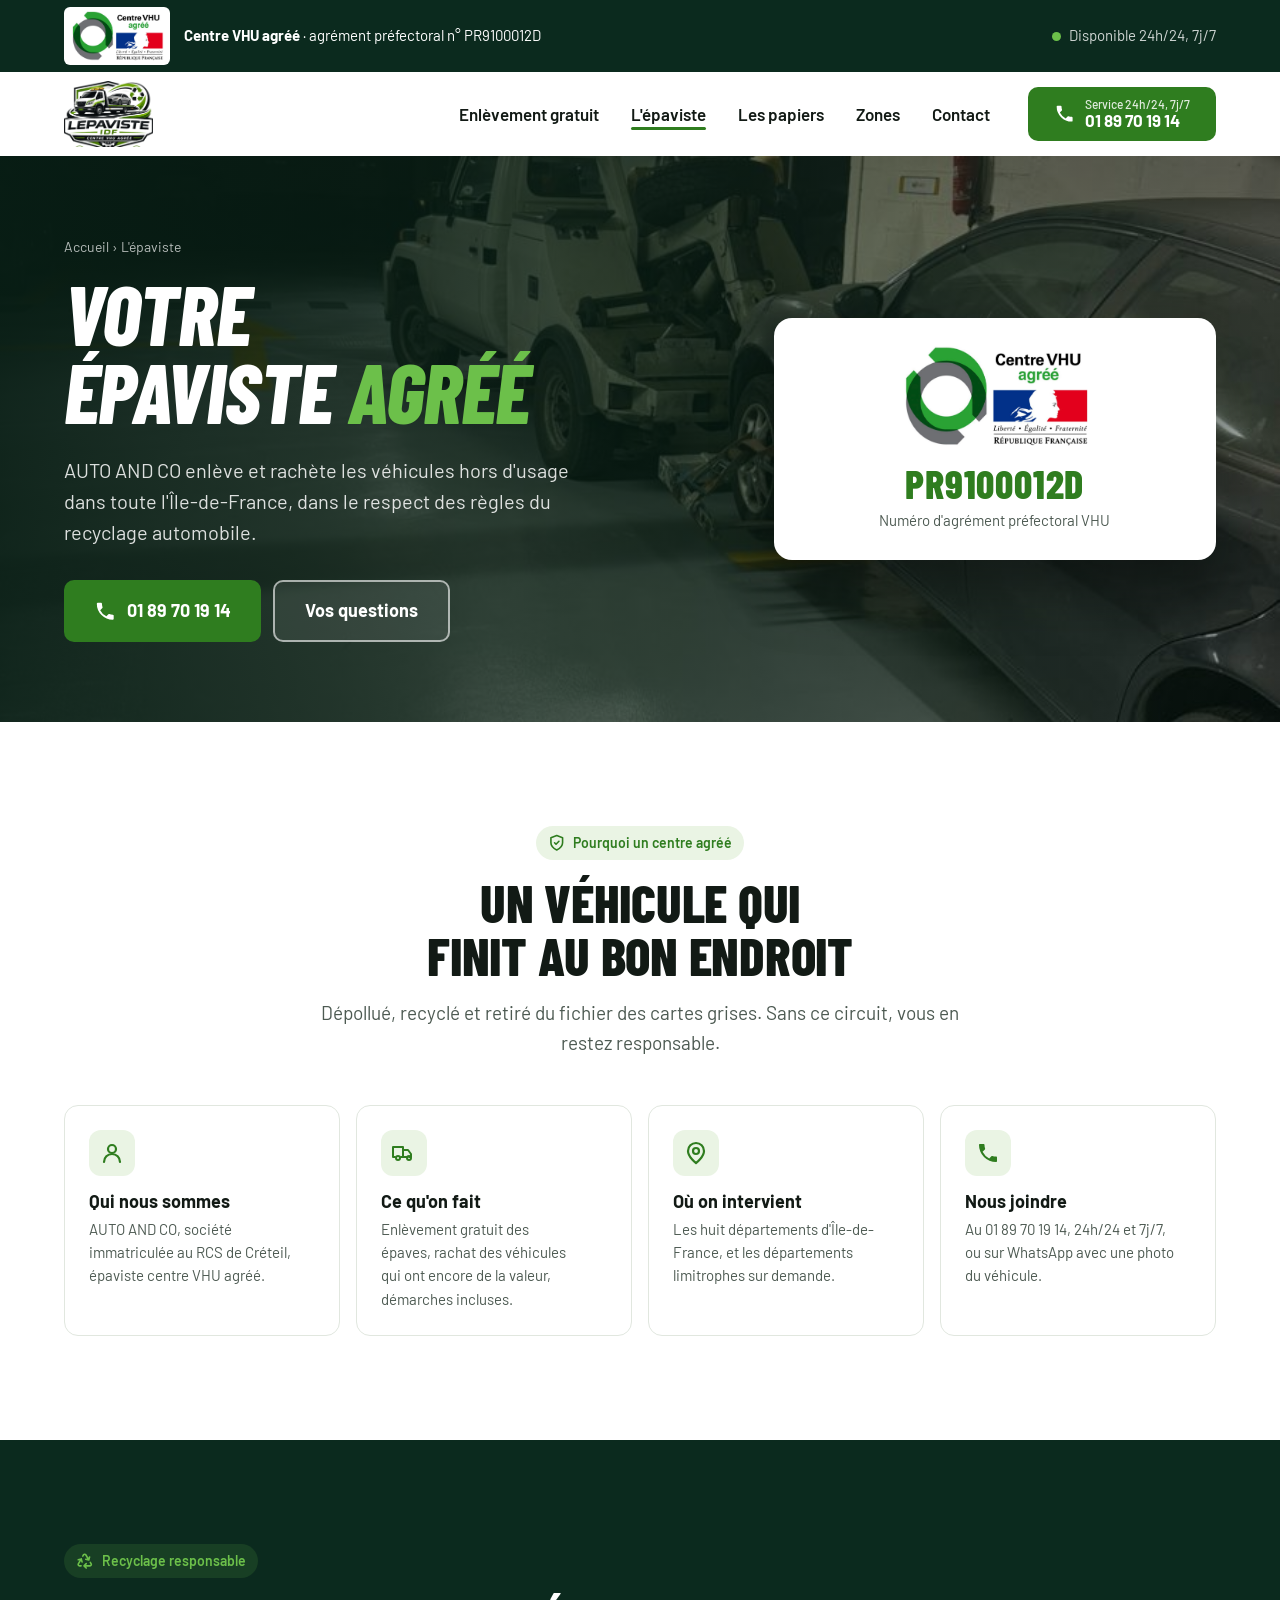
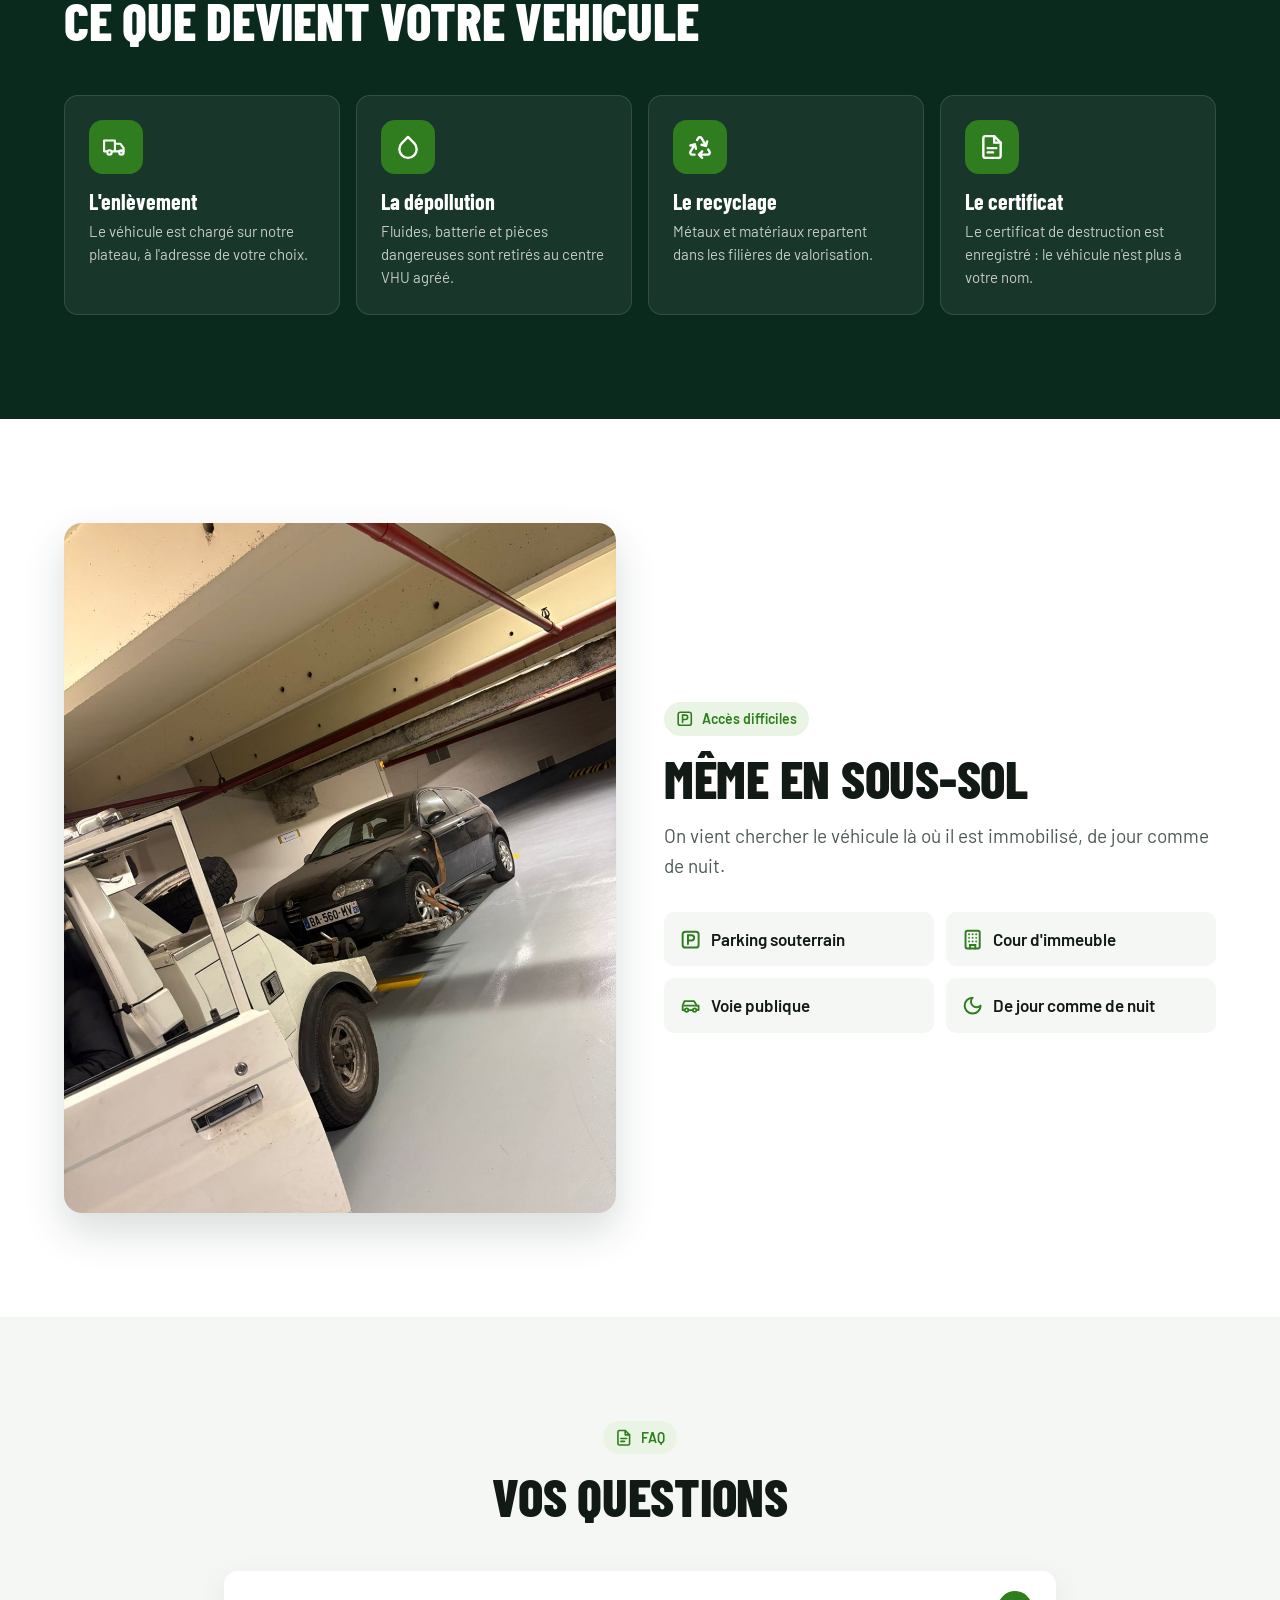
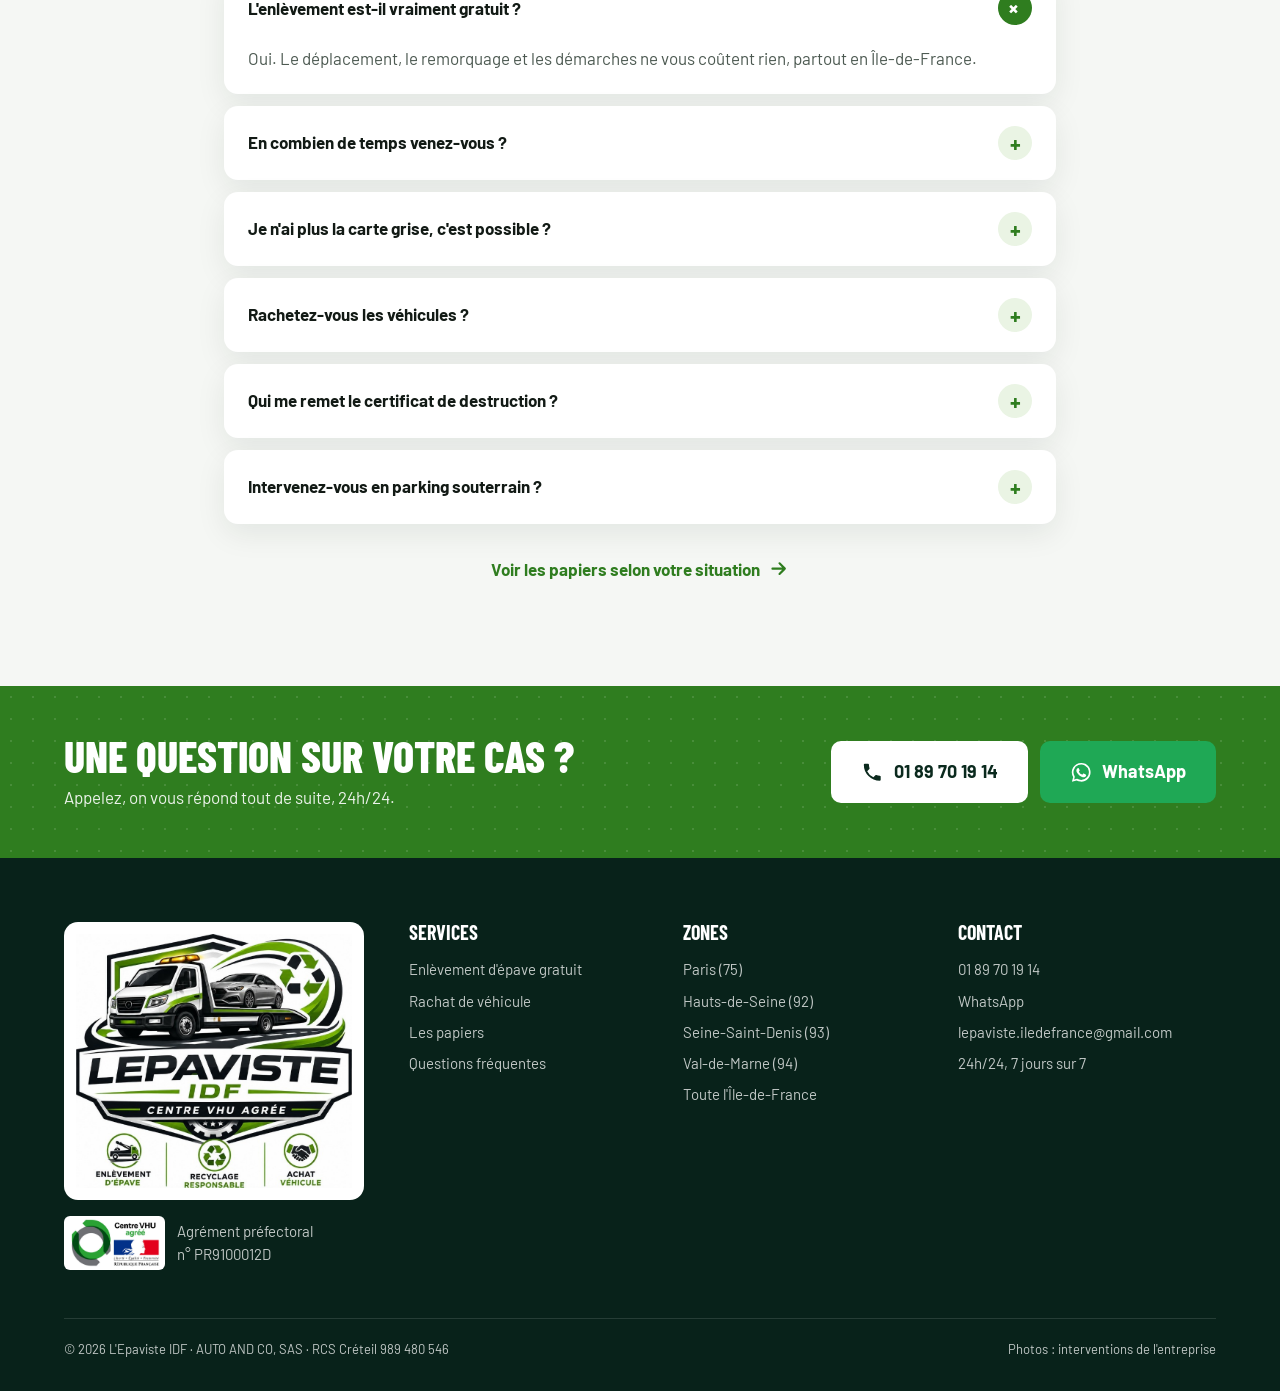
==== epaviste.html @ c9925f77 "Nouveau numéro WhatsApp Co-Authored-By: Claude Opus 5.5 <noreply@anthropic.com> Claude-Session: http" ====
<!DOCTYPE html>
<html lang="fr">
<head>
  <meta charset="UTF-8">
  <meta name="viewport" content="width=device-width, initial-scale=1.0">
  <title>L'épaviste : centre VHU agréé en Île-de-France | L'Epaviste IDF</title>
  <meta name="description" content="AUTO AND CO, épaviste centre VHU agréé n° PR9100012D en Île-de-France : enlèvement, dépollution, certificat de destruction, accès difficiles.">
  <meta property="og:title" content="L'épaviste : centre VHU agréé en Île-de-France | L'Epaviste IDF">
  <meta property="og:description" content="AUTO AND CO, épaviste centre VHU agréé n° PR9100012D en Île-de-France : enlèvement, dépollution, certificat de destruction, accès difficiles.">
  <meta property="og:image" content="images/hero.jpg">
  <meta name="theme-color" content="#0b2a1e">
  <link rel="icon" href="images/favicon.png" type="image/png">
  <link rel="preconnect" href="https://fonts.googleapis.com">
  <link rel="preconnect" href="https://fonts.gstatic.com" crossorigin>
  <link href="https://fonts.googleapis.com/css2?family=Barlow+Condensed:ital,wght@0,700;0,800;1,800&family=Barlow:wght@400;500;600;700&display=swap" rel="stylesheet">
  <link rel="preload" as="image" href="images/parking-2.jpg">
  <link rel="stylesheet" href="styles.css">
  <!-- SUIVI ADS : coller ici le Google Tag (gtag.js / GTM) et le Meta Pixel.
       Les clics Appeler / WhatsApp / formulaires envoient déjà leurs événements (main.js). -->
</head>
<body>
  <a href="#contenu" class="skip-link">Aller au contenu</a>
  <svg width="0" height="0" style="position:absolute" aria-hidden="true">
  <symbol id="i-phone" viewBox="0 0 24 24" fill="currentColor"><path d="M6.6 10.8a15.1 15.1 0 0 0 6.6 6.6l2.2-2.2c.3-.3.7-.4 1-.2 1.1.4 2.3.6 3.6.6.6 0 1 .4 1 1V20c0 .6-.4 1-1 1A17 17 0 0 1 3 4c0-.6.4-1 1-1h3.5c.6 0 1 .4 1 1 0 1.3.2 2.5.6 3.6.1.3 0 .7-.2 1z"/></symbol>
  <symbol id="i-wa" viewBox="0 0 24 24" fill="currentColor"><path d="M12 2a10 10 0 0 0-8.6 15.1L2 22l5-1.3A10 10 0 1 0 12 2zm0 18.2c-1.5 0-3-.4-4.3-1.2l-.3-.2-3 .8.8-2.9-.2-.3A8.2 8.2 0 1 1 12 20.2zm4.5-6.1c-.2-.1-1.5-.7-1.7-.8-.2-.1-.4-.1-.6.1l-.8 1c-.1.2-.3.2-.5.1a6.7 6.7 0 0 1-3.3-2.9c-.3-.4.2-.4.7-1.4.1-.2 0-.3 0-.4l-.8-1.8c-.2-.5-.4-.4-.6-.4h-.5c-.2 0-.5.1-.7.3-.2.3-.9.9-.9 2.2s.9 2.5 1 2.7c.1.2 1.8 2.8 4.4 3.9 1.6.7 2.3.8 3.1.6.5-.1 1.5-.6 1.7-1.2.2-.6.2-1.1.2-1.2-.1-.1-.3-.2-.5-.3z"/></symbol>
  <symbol id="i-check" viewBox="0 0 24 24" fill="none" stroke="currentColor" stroke-width="2.6" stroke-linecap="round" stroke-linejoin="round"><circle cx="12" cy="12" r="10"/><path d="m8 12.5 2.8 2.8L16.5 9"/></symbol>
  <symbol id="i-star" viewBox="0 0 24 24" fill="currentColor"><path d="m12 2 3.1 6.3 6.9 1-5 4.9 1.2 6.8L12 17.8 5.8 21l1.2-6.8-5-4.9 6.9-1z"/></symbol>
  <symbol id="i-euro" viewBox="0 0 24 24" fill="none" stroke="currentColor" stroke-width="2.2" stroke-linecap="round" stroke-linejoin="round"><path d="M18 6.5A7 7 0 1 0 18 17.5"/><path d="M4 10h10M4 14h10"/></symbol>
  <symbol id="i-shield" viewBox="0 0 24 24" fill="none" stroke="currentColor" stroke-width="2.2" stroke-linecap="round" stroke-linejoin="round"><path d="M12 22s8-4 8-10V5l-8-3-8 3v7c0 6 8 10 8 10z"/><path d="m9 12 2 2 4-4"/></symbol>
  <symbol id="i-clock" viewBox="0 0 24 24" fill="none" stroke="currentColor" stroke-width="2.2" stroke-linecap="round"><circle cx="12" cy="12" r="10"/><path d="M12 6v6l4 2"/></symbol>
  <symbol id="i-hand" viewBox="0 0 24 24" fill="none" stroke="currentColor" stroke-width="2" stroke-linecap="round" stroke-linejoin="round"><path d="m11 17 2 2a1 1 0 1 0 3-3"/><path d="m14 14 2.5 2.5a1 1 0 1 0 3-3l-3.9-3.9a3 3 0 0 0-4.2 0l-.9.9a1 1 0 1 1-3-3l2.8-2.8a5.8 5.8 0 0 1 7.1-.9l.5.3a2 2 0 0 0 1.4.2L21 4"/><path d="m21 3 1 11h-2M3 3 2 14l6.5 6.5a1 1 0 1 0 3-3M3 4h8"/></symbol>
  <symbol id="i-car" viewBox="0 0 24 24" fill="none" stroke="currentColor" stroke-width="2" stroke-linecap="round" stroke-linejoin="round"><path d="M5 17H3v-5l2-5h11l3 5h2v5h-2"/><circle cx="7.5" cy="17" r="2"/><circle cx="16.5" cy="17" r="2"/><path d="M9.5 17h5M5 12h14"/></symbol>
  <symbol id="i-van" viewBox="0 0 24 24" fill="none" stroke="currentColor" stroke-width="2" stroke-linecap="round" stroke-linejoin="round"><path d="M2 6h12v11H2zM14 9h4l4 4v4h-8"/><circle cx="6" cy="17.5" r="2"/><circle cx="17.5" cy="17.5" r="2"/></symbol>
  <symbol id="i-moto" viewBox="0 0 24 24" fill="none" stroke="currentColor" stroke-width="2" stroke-linecap="round" stroke-linejoin="round"><circle cx="5" cy="16" r="3"/><circle cx="19" cy="16" r="3"/><path d="M7.5 14 11 9h4l2.5 5M11 9 9 6H6M15 9l2-3h2"/></symbol>
  <symbol id="i-crash" viewBox="0 0 24 24" fill="none" stroke="currentColor" stroke-width="2.2" stroke-linecap="round" stroke-linejoin="round"><path d="M10.3 3.9 1.8 18a2 2 0 0 0 1.7 3h17a2 2 0 0 0 1.7-3L13.7 3.9a2 2 0 0 0-3.4 0zM12 9v4M12 17h.01"/></symbol>
  <symbol id="i-wrench" viewBox="0 0 24 24" fill="none" stroke="currentColor" stroke-width="2.2" stroke-linecap="round" stroke-linejoin="round"><path d="M14.7 6.3a1 1 0 0 0 0 1.4l1.6 1.6a1 1 0 0 0 1.4 0l3.8-3.8a6 6 0 0 1-7.9 7.9l-6.9 6.9a2.1 2.1 0 0 1-3-3l6.9-6.9a6 6 0 0 1 7.9-7.9z"/></symbol>
  <symbol id="i-doc" viewBox="0 0 24 24" fill="none" stroke="currentColor" stroke-width="2.2" stroke-linecap="round" stroke-linejoin="round"><path d="M14 2H6a2 2 0 0 0-2 2v16a2 2 0 0 0 2 2h12a2 2 0 0 0 2-2V8z"/><path d="M14 2v6h6M8 13h8M8 17h5"/></symbol>
  <symbol id="i-lock" viewBox="0 0 24 24" fill="none" stroke="currentColor" stroke-width="2.2" stroke-linecap="round"><rect x="4" y="11" width="16" height="10" rx="2"/><path d="M8 11V7a4 4 0 0 1 8 0v4"/></symbol>
  <symbol id="i-user" viewBox="0 0 24 24" fill="none" stroke="currentColor" stroke-width="2.2" stroke-linecap="round"><circle cx="12" cy="8" r="4"/><path d="M4 21a8 8 0 0 1 16 0"/></symbol>
  <symbol id="i-pin" viewBox="0 0 24 24" fill="none" stroke="currentColor" stroke-width="2.2" stroke-linecap="round" stroke-linejoin="round"><path d="M20 10c0 6-8 12-8 12S4 16 4 10a8 8 0 0 1 16 0z"/><circle cx="12" cy="10" r="3"/></symbol>
  <symbol id="i-mail" viewBox="0 0 24 24" fill="none" stroke="currentColor" stroke-width="2.2" stroke-linecap="round" stroke-linejoin="round"><rect x="2" y="4" width="20" height="16" rx="2"/><path d="m22 7-10 6L2 7"/></symbol>
  <symbol id="i-recycle" viewBox="0 0 24 24" fill="none" stroke="currentColor" stroke-width="2.2" stroke-linecap="round" stroke-linejoin="round"><path d="M7 19H4.8a1.8 1.8 0 0 1-1.6-2.7L7.2 9.5M11 19h8.2a1.8 1.8 0 0 0 1.6-2.7l-1.2-2M14 16l-3 3 3 3M8.3 13.6 7.2 9.5 3.1 10.6M9.3 5.6l1.1-1.8a1.8 1.8 0 0 1 3 0l3.9 6.7M13.4 9.9l4.1 1.1 1.1-4.1"/></symbol>
  <symbol id="i-drop" viewBox="0 0 24 24" fill="none" stroke="currentColor" stroke-width="2.2" stroke-linecap="round" stroke-linejoin="round"><path d="M12 2.7 6.3 8.4a8 8 0 1 0 11.4 0z"/></symbol>
  <symbol id="i-truck" viewBox="0 0 24 24" fill="none" stroke="currentColor" stroke-width="2" stroke-linecap="round" stroke-linejoin="round"><path d="M1 16V6h10v10M11 9h5l3 4v3h-2M1 16h2m6 0h6"/><circle cx="6" cy="17" r="2"/><circle cx="17" cy="17" r="2"/></symbol>
  <symbol id="i-building" viewBox="0 0 24 24" fill="none" stroke="currentColor" stroke-width="2.2" stroke-linecap="round"><rect x="4" y="2" width="16" height="20" rx="2"/><path d="M9 22v-4h6v4M8 6h.01M12 6h.01M16 6h.01M8 10h.01M12 10h.01M16 10h.01M8 14h.01M12 14h.01M16 14h.01"/></symbol>
  <symbol id="i-parking" viewBox="0 0 24 24" fill="none" stroke="currentColor" stroke-width="2.2" stroke-linecap="round"><rect x="3" y="3" width="18" height="18" rx="3"/><path d="M9 17V7h4a3 3 0 0 1 0 6H9"/></symbol>
  <symbol id="i-moon" viewBox="0 0 24 24" fill="none" stroke="currentColor" stroke-width="2.2" stroke-linecap="round" stroke-linejoin="round"><path d="M12 3a6 6 0 0 0 9 9 9 9 0 1 1-9-9z"/></symbol>
  <symbol id="i-arrow" viewBox="0 0 24 24" fill="none" stroke="currentColor" stroke-width="2.4" stroke-linecap="round" stroke-linejoin="round"><path d="M5 12h14M13 6l6 6-6 6"/></symbol>
</svg>

  <!-- ===== BANDEAU D'AGRÉMENT ===== -->
  <div class="trustbar_component">
    <div class="padding-global"><div class="container-large trustbar_inner">
      <div class="trustbar_label">
        <img src="images/centre-vhu-agree.png" alt="Logo officiel Centre VHU agréé" width="109" height="58">
        <span><strong>Centre VHU agréé</strong><span class="hide-mobile"> · agrément préfectoral</span> n° PR9100012D</span>
      </div>
      <span class="trustbar_hours"><span class="trustbar_dot"></span>Disponible 24h/24, 7j/7</span>
    </div></div>
  </div>

  <!-- ===== BARRE COLLANTE ===== -->
  <header class="navbar_component">
    <div class="padding-global"><div class="container-large navbar_inner">
      <a href="index.html" class="navbar_logo" aria-label="L'Epaviste IDF, accueil"><img src="images/logo-badge.png" alt="Logo L'Epaviste IDF, centre VHU agréé" width="400" height="295"></a>
      <nav class="navbar_menu" aria-label="Navigation principale">
        <a href="index.html" class="navbar_link">Enlèvement gratuit</a>
        <a href="epaviste.html" class="navbar_link" aria-current="page">L'épaviste</a>
        <a href="index.html#papiers" class="navbar_link">Les papiers</a>
        <a href="index.html#zones" class="navbar_link">Zones</a>
        <a href="index.html#contact" class="navbar_link">Contact</a>
      </nav>
      <a href="tel:+33189701914" class="button navbar_phone"><svg class="icon" aria-hidden="true"><use href="#i-phone"/></svg><span><small>Service 24h/24, 7j/7</small>01 89 70 19 14</span></a>
      <button class="navbar_toggle" type="button" aria-expanded="false" aria-label="Ouvrir le menu"><span></span><span></span><span></span></button>
    </div></div>
  </header>

  <main id="contenu">
    <section class="page_hero">
      <div class="hero_media"><img src="images/parking-2.jpg" alt="" fetchpriority="high"></div>
      <div class="padding-global"><div class="container-large page_hero_inner">
        <div class="hero_animate">
          <p class="breadcrumb"><a href="index.html">Accueil</a> › L'épaviste</p>
          <h1 class="heading-style-h1">Votre épaviste <span class="text-highlight">agréé</span></h1>
          <p class="hero_subtitle">AUTO AND CO enlève et rachète les véhicules hors d'usage dans toute l'Île-de-France, dans le respect des règles du recyclage automobile.</p>
          <div class="hero_buttons"><a href="tel:+33189701914" class="button is-large is-shine"><svg class="icon" aria-hidden="true"><use href="#i-phone"/></svg>01 89 70 19 14</a><a href="#questions" class="button is-outline is-large">Vos questions</a></div>
        </div>
        <div class="agrement_card hero_card_in">
          <img src="images/centre-vhu-agree.png" alt="Logo officiel Centre VHU agréé" width="190" height="101">
          <p class="agrement_number">PR9100012D</p>
          <p>Numéro d'agrément préfectoral VHU</p>
        </div>
      </div></div>
    </section>

    <section class="section_why">
      <div class="padding-global"><div class="container-large padding-section-large">
        <div class="section-head is-center" data-reveal-group>
          <span class="section-tag" data-reveal><svg class="icon" aria-hidden="true"><use href="#i-shield"/></svg>Pourquoi un centre agréé</span>
          <h2 class="heading-style-h2" data-reveal>Un véhicule qui finit au bon endroit</h2>
          <p class="text-lead" data-reveal>Dépollué, recyclé et retiré du fichier des cartes grises. Sans ce circuit, vous en restez responsable.</p>
        </div>
        <div class="info_grid" data-reveal-group>
          <div class="info_card" data-reveal><span class="service_icon"><svg class="" aria-hidden="true"><use href="#i-user"/></svg></span><h3>Qui nous sommes</h3><p>AUTO AND CO, société immatriculée au RCS de Créteil, épaviste centre VHU agréé.</p></div>
          <div class="info_card" data-reveal><span class="service_icon"><svg class="" aria-hidden="true"><use href="#i-truck"/></svg></span><h3>Ce qu'on fait</h3><p>Enlèvement gratuit des épaves, rachat des véhicules qui ont encore de la valeur, démarches incluses.</p></div>
          <div class="info_card" data-reveal><span class="service_icon"><svg class="" aria-hidden="true"><use href="#i-pin"/></svg></span><h3>Où on intervient</h3><p>Les huit départements d'Île-de-France, et les départements limitrophes sur demande.</p></div>
          <div class="info_card" data-reveal><span class="service_icon"><svg class="" aria-hidden="true"><use href="#i-phone"/></svg></span><h3>Nous joindre</h3><p>Au 01 89 70 19 14, 24h/24 et 7j/7, ou sur WhatsApp avec une photo du véhicule.</p></div>
        </div>
      </div></div>
    </section>

    <section class="section_process background-color-dark">
      <div class="padding-global"><div class="container-large padding-section-large">
        <div class="section-head" data-reveal-group>
          <span class="section-tag" data-reveal><svg class="icon" aria-hidden="true"><use href="#i-recycle"/></svg>Recyclage responsable</span>
          <h2 class="heading-style-h2" data-reveal>Ce que devient votre véhicule</h2>
        </div>
        <div class="timeline" data-reveal-group>
          <div class="timeline_item" data-reveal><span class="perks_icon"><svg class="" aria-hidden="true"><use href="#i-truck"/></svg></span><h3>L'enlèvement</h3><p>Le véhicule est chargé sur notre plateau, à l'adresse de votre choix.</p></div>
          <div class="timeline_item" data-reveal><span class="perks_icon"><svg class="" aria-hidden="true"><use href="#i-drop"/></svg></span><h3>La dépollution</h3><p>Fluides, batterie et pièces dangereuses sont retirés au centre VHU agréé.</p></div>
          <div class="timeline_item" data-reveal><span class="perks_icon"><svg class="" aria-hidden="true"><use href="#i-recycle"/></svg></span><h3>Le recyclage</h3><p>Métaux et matériaux repartent dans les filières de valorisation.</p></div>
          <div class="timeline_item" data-reveal><span class="perks_icon"><svg class="" aria-hidden="true"><use href="#i-doc"/></svg></span><h3>Le certificat</h3><p>Le certificat de destruction est enregistré : le véhicule n'est plus à votre nom.</p></div>
        </div>
      </div></div>
    </section>

    <section class="section_access">
      <div class="padding-global"><div class="container-large padding-section-large">
        <div class="access_layout">
          <div class="access_photo" data-reveal="left"><img src="images/galerie-1.jpg" alt="Véhicule chargé dans un parking souterrain" loading="lazy" width="1200" height="1600"></div>
          <div data-reveal-group>
            <span class="section-tag" data-reveal><svg class="icon" aria-hidden="true"><use href="#i-parking"/></svg>Accès difficiles</span>
            <h2 class="heading-style-h2" data-reveal>Même en sous-sol</h2>
            <p class="text-lead" data-reveal>On vient chercher le véhicule là où il est immobilisé, de jour comme de nuit.</p>
            <ul class="access_list">
              <li data-reveal><svg class="icon" aria-hidden="true"><use href="#i-parking"/></svg>Parking souterrain</li>
              <li data-reveal><svg class="icon" aria-hidden="true"><use href="#i-building"/></svg>Cour d'immeuble</li>
              <li data-reveal><svg class="icon" aria-hidden="true"><use href="#i-car"/></svg>Voie publique</li>
              <li data-reveal><svg class="icon" aria-hidden="true"><use href="#i-moon"/></svg>De jour comme de nuit</li>
            </ul>
          </div>
        </div>
      </div></div>
    </section>

    <section class="section_faq background-color-light" id="questions">
      <div class="padding-global"><div class="container-large padding-section-large">
        <div class="section-head is-center" data-reveal-group>
          <span class="section-tag" data-reveal><svg class="icon" aria-hidden="true"><use href="#i-doc"/></svg>FAQ</span>
          <h2 class="heading-style-h2" data-reveal>Vos questions</h2>
        </div>
        <div class="faq_list" data-reveal-group>
          <details class="faq_item" data-reveal open><summary class="faq_question">L'enlèvement est-il vraiment gratuit ?<span class="faq_plus">+</span></summary><p class="faq_answer">Oui. Le déplacement, le remorquage et les démarches ne vous coûtent rien, partout en Île-de-France.</p></details>
          <details class="faq_item" data-reveal><summary class="faq_question">En combien de temps venez-vous ?<span class="faq_plus">+</span></summary><p class="faq_answer">Sous 24h en moyenne, et en 1 à 2h pour les urgences, 7 jours sur 7.</p></details>
          <details class="faq_item" data-reveal><summary class="faq_question">Je n'ai plus la carte grise, c'est possible ?<span class="faq_plus">+</span></summary><p class="faq_answer">Oui, une déclaration de perte ou de vol suffit le plus souvent. Appelez-nous, on vérifie votre cas avant de venir.</p></details>
          <details class="faq_item" data-reveal><summary class="faq_question">Rachetez-vous les véhicules ?<span class="faq_plus">+</span></summary><p class="faq_answer">Oui, s'il a encore de la valeur, qu'il roule ou non. Envoyez une photo sur WhatsApp pour recevoir une offre.</p></details>
          <details class="faq_item" data-reveal><summary class="faq_question">Qui me remet le certificat de destruction ?<span class="faq_plus">+</span></summary><p class="faq_answer">Le centre VHU agréé, après la prise en charge du véhicule. Il prouve que le véhicule n'est plus sous votre responsabilité.</p></details>
          <details class="faq_item" data-reveal><summary class="faq_question">Intervenez-vous en parking souterrain ?<span class="faq_plus">+</span></summary><p class="faq_answer">Oui, en sous-sol comme en cour d'immeuble ou sur la voie publique.</p></details>
        </div>
        <p class="text-align-center" style="margin-top:2rem"><a href="index.html#papiers" class="link-arrow">Voir les papiers selon votre situation <svg class="icon" aria-hidden="true"><use href="#i-arrow"/></svg></a></p>
      </div></div>
    </section>

    <!-- ===== BANDE D'APPEL ===== -->
    <section class="section_cta">
      <div class="padding-global"><div class="container-large cta_inner">
        <div data-reveal><h2>Une question sur votre cas ?</h2><p>Appelez, on vous répond tout de suite, 24h/24.</p></div>
        <div class="cta_buttons" data-reveal>
          <a href="tel:+33189701914" class="button is-white is-large"><svg class="icon" aria-hidden="true"><use href="#i-phone"/></svg>01 89 70 19 14</a>
          <a href="https://wa.me/33745226753" target="_blank" rel="noopener" class="button is-whatsapp is-large"><svg class="icon" aria-hidden="true"><use href="#i-wa"/></svg>WhatsApp</a>
        </div>
      </div></div>
    </section>

  </main>

  <!-- ===== PIED DE PAGE ===== -->
  <footer class="footer_component">
    <div class="padding-global"><div class="container-large">
      <div class="footer_top">
        <div>
          <div class="footer_logo"><img src="images/logo-complet.jpg" alt="L'Epaviste IDF : enlèvement d'épave, recyclage responsable, achat de véhicule" width="1000" height="668"></div>
          <div class="footer_vhu"><img src="images/centre-vhu-agree.png" alt="Logo officiel Centre VHU agréé" width="101" height="54" loading="lazy"><span>Agrément préfectoral<br>n° PR9100012D</span></div>
        </div>
        <div class="footer_col"><h3>Services</h3><ul>
          <li><a href="index.html#services">Enlèvement d'épave gratuit</a></li><li><a href="index.html#services">Rachat de véhicule</a></li><li><a href="index.html#papiers">Les papiers</a></li><li><a href="epaviste.html#questions">Questions fréquentes</a></li></ul></div>
        <div class="footer_col"><h3>Zones</h3><ul>
          <li>Paris (75)</li><li>Hauts-de-Seine (92)</li><li>Seine-Saint-Denis (93)</li><li>Val-de-Marne (94)</li><li><a href="index.html#zones">Toute l'Île-de-France</a></li></ul></div>
        <div class="footer_col"><h3>Contact</h3><ul>
          <li><a href="tel:+33189701914">01 89 70 19 14</a></li><li><a href="https://wa.me/33745226753" target="_blank" rel="noopener">WhatsApp</a></li><li><a href="mailto:lepaviste.iledefrance@gmail.com">lepaviste.iledefrance<wbr>@gmail.com</a></li><li>24h/24, 7 jours sur 7</li></ul></div>
      </div>
      <div class="footer_bottom">
        <span>© 2026 L'Epaviste IDF · AUTO AND CO, SAS · RCS Créteil 989 480 546</span>
        <span>Photos : interventions de l'entreprise</span>
      </div>
    </div></div>
  </footer>

  <div class="mobile-bar">
    <a href="tel:+33189701914" class="button is-shine"><svg class="icon" aria-hidden="true"><use href="#i-phone"/></svg>Appeler</a>
    <a href="https://wa.me/33745226753" target="_blank" rel="noopener" class="button is-whatsapp"><svg class="icon" aria-hidden="true"><use href="#i-wa"/></svg>WhatsApp</a>
  </div>

  <script src="main.js" defer></script>
</body>
</html>
---- styles.css ----
/* =========================================================
   L'Epaviste IDF — feuille de style commune (Client-First)
   ========================================================= */
:root {
  --color-dark: #0b2a1e;
  --color-dark-2: #123826;
  --color-green: #2f7d1f;        /* boutons (contraste AA sur blanc) */
  --color-green-hover: #266a18;
  --color-green-light: #6cc04a;  /* pictos et accents sur fond sombre */
  --color-green-soft: #eaf4e4;
  --color-ink: #121a15;
  --color-ink-soft: #4d5a52;
  --color-bg: #f5f7f4;
  --color-white: #ffffff;
  --color-border: #e1e7df;
  --color-whatsapp: #1fa855;
  --font-body: "Barlow", system-ui, sans-serif;
  --font-head: "Barlow Condensed", "Barlow", sans-serif;
  --radius: 14px;
  --radius-small: 10px;
  --shadow: 0 10px 30px rgba(11, 42, 30, 0.08);
  --shadow-hover: 0 18px 40px rgba(11, 42, 30, 0.16);
  --ease: cubic-bezier(.2, .7, .2, 1);
  --header-h: 84px;
}

/* ---------- Base ---------- */
*, *::before, *::after { box-sizing: border-box; margin: 0; padding: 0; }
html { scroll-behavior: smooth; overflow-x: clip; scroll-padding-top: 100px; }
body { font-family: var(--font-body); font-size: 1.0625rem; line-height: 1.55; color: var(--color-ink); background: var(--color-white); -webkit-font-smoothing: antialiased; }
img, video { display: block; max-width: 100%; }
a { color: inherit; text-decoration: none; }
button, input, select { font: inherit; color: inherit; }
ul, ol { list-style: none; }
h1, h2, h3 { font-family: var(--font-head); line-height: 1; text-wrap: balance; }
p { text-wrap: pretty; }
:focus-visible { outline: 3px solid var(--color-green-light); outline-offset: 3px; }
.skip-link { position: absolute; left: -9999px; top: 0; z-index: 100; background: var(--color-dark); color: #fff; padding: 12px 16px; }
.skip-link:focus { left: 8px; top: 8px; }
.icon { width: 1.25em; height: 1.25em; flex-shrink: 0; }

/* ---------- Client-First : structure ---------- */
.padding-global { padding-left: 5%; padding-right: 5%; }
.container-large { max-width: 80rem; margin: 0 auto; }
.padding-section-large { padding-top: 6.5rem; padding-bottom: 6.5rem; }
.padding-section-medium { padding-top: 4.5rem; padding-bottom: 4.5rem; }
.background-color-light { background: var(--color-bg); }
.background-color-dark { background: var(--color-dark); color: #fff; }
.text-align-center { text-align: center; }

.section-head { max-width: 46rem; margin-bottom: 3rem; }
.section-head.is-center { margin-left: auto; margin-right: auto; text-align: center; }
.section-tag { display: inline-flex; align-items: center; gap: 8px; font-weight: 600; font-size: 0.875rem; color: var(--color-green); background: var(--color-green-soft); padding: 6px 12px; border-radius: 99px; margin-bottom: 1rem; }
.background-color-dark .section-tag { background: rgba(108, 192, 74, 0.14); color: var(--color-green-light); }
.heading-style-h1 { font-size: clamp(2.75rem, 1.5rem + 4.6vw, 5.25rem); font-weight: 800; font-style: italic; text-transform: uppercase; letter-spacing: -0.01em; line-height: 0.95; }
.heading-style-h2 { font-size: clamp(2.125rem, 1.4rem + 2.4vw, 3.5rem); font-weight: 800; text-transform: uppercase; letter-spacing: -0.005em; }
.heading-style-h3 { font-size: 1.5rem; font-weight: 700; text-transform: uppercase; line-height: 1.05; }
.text-lead { font-size: 1.1875rem; color: var(--color-ink-soft); margin-top: 1rem; }
.background-color-dark .text-lead { color: rgba(255, 255, 255, 0.78); }
.text-highlight { color: var(--color-green-light); }

/* ---------- Boutons ---------- */
.button { position: relative; overflow: hidden; display: inline-flex; align-items: center; justify-content: center; gap: 10px; min-height: 56px; padding: 0 26px; border-radius: var(--radius-small); background: var(--color-green); color: #fff; font-weight: 700; font-size: 1.0625rem; border: 0; cursor: pointer; white-space: nowrap; transition: transform 0.25s var(--ease), background 0.25s, box-shadow 0.25s; }
.button:hover { background: var(--color-green-hover); transform: translateY(-2px); box-shadow: 0 10px 24px rgba(47, 125, 31, 0.35); }
.button:active { transform: translateY(0) scale(0.98); }
.button.is-whatsapp { background: var(--color-whatsapp); }
.button.is-whatsapp:hover { background: #188f47; box-shadow: 0 10px 24px rgba(31, 168, 85, 0.35); }
.button.is-outline { background: rgba(255, 255, 255, 0.08); border: 2px solid rgba(255, 255, 255, 0.6); backdrop-filter: blur(6px); }
.button.is-outline:hover { background: #fff; color: var(--color-dark); box-shadow: none; }
.button.is-white { background: #fff; color: var(--color-dark); }
.button.is-white:hover { background: var(--color-green-soft); }
.button.is-large { min-height: 62px; padding: 0 30px; font-size: 1.125rem; }
.button.is-full { width: 100%; }
/* Reflet qui traverse le bouton principal */
.button.is-shine::after { content: ""; position: absolute; top: 0; left: -60%; width: 40%; height: 100%; background: linear-gradient(100deg, transparent, rgba(255, 255, 255, 0.35), transparent); transform: skewX(-20deg); animation: shine 3.2s ease-in-out infinite; }
@keyframes shine { 0%, 55% { left: -60%; } 100% { left: 130%; } }
.link-arrow { display: inline-flex; align-items: center; gap: 8px; font-weight: 700; color: var(--color-green); transition: gap 0.25s var(--ease); }
.link-arrow:hover { gap: 12px; }
.background-color-dark .link-arrow { color: var(--color-green-light); }

/* =========================================================
   EN-TÊTE
   ========================================================= */
.trustbar_component { background: var(--color-dark); color: #fff; font-size: 0.9375rem; }
.trustbar_inner { display: flex; align-items: center; justify-content: space-between; gap: 16px; min-height: 72px; padding: 6px 0; }
.trustbar_label { display: flex; align-items: center; gap: 14px; }
.trustbar_label img { height: 58px; width: auto; background: #fff; padding: 4px 6px; border-radius: 6px; }
.trustbar_label strong { font-weight: 700; }
.trustbar_hours { display: flex; align-items: center; gap: 8px; color: rgba(255, 255, 255, 0.8); }
.trustbar_dot { width: 9px; height: 9px; border-radius: 50%; background: var(--color-green-light); box-shadow: 0 0 0 0 rgba(108, 192, 74, 0.7); animation: beacon 1.8s infinite; }
@keyframes beacon { 0% { box-shadow: 0 0 0 0 rgba(108, 192, 74, 0.7); } 70% { box-shadow: 0 0 0 10px rgba(108, 192, 74, 0); } 100% { box-shadow: 0 0 0 0 rgba(108, 192, 74, 0); } }

.navbar_component { position: sticky; top: 0; z-index: 50; background: rgba(255, 255, 255, 0.96); backdrop-filter: blur(10px); transition: box-shadow 0.3s; }
.navbar_component.is-scrolled { box-shadow: 0 6px 24px rgba(11, 42, 30, 0.1); }
.navbar_inner { display: flex; align-items: center; gap: 24px; min-height: var(--header-h); }
.navbar_logo img { height: 66px; width: auto; transition: transform 0.3s var(--ease); }
.navbar_logo:hover img { transform: scale(1.04); }
.navbar_menu { display: flex; gap: 4px; margin-left: auto; }
.navbar_link { position: relative; display: inline-flex; align-items: center; min-height: 44px; padding: 0 14px; font-weight: 600; }
.navbar_link::after { content: ""; position: absolute; left: 14px; right: 14px; bottom: 6px; height: 3px; border-radius: 3px; background: var(--color-green); transform: scaleX(0); transform-origin: left; transition: transform 0.3s var(--ease); }
.navbar_link:hover::after, .navbar_link[aria-current="page"]::after { transform: scaleX(1); }
.navbar_phone { min-height: 54px; animation: pulse 2.4s infinite; }
.navbar_phone small { display: block; font-size: 0.75rem; font-weight: 500; opacity: 0.85; line-height: 1.1; }
.navbar_phone span { line-height: 1.15; text-align: left; }
@keyframes pulse { 0% { box-shadow: 0 0 0 0 rgba(47, 125, 31, 0.5); } 70% { box-shadow: 0 0 0 12px rgba(47, 125, 31, 0); } 100% { box-shadow: 0 0 0 0 rgba(47, 125, 31, 0); } }
.navbar_toggle { display: none; width: 48px; height: 48px; padding: 0; background: transparent; border: 0; cursor: pointer; position: relative; flex: none; }
.navbar_toggle span { position: absolute; left: 12px; right: 12px; height: 2.5px; border-radius: 2px; background: var(--color-ink); transition: transform 0.3s var(--ease), opacity 0.2s; }
.navbar_toggle span:nth-child(1) { top: 16px; }
.navbar_toggle span:nth-child(2) { top: 23px; }
.navbar_toggle span:nth-child(3) { top: 30px; }
.navbar_toggle[aria-expanded="true"] span:nth-child(1) { transform: translateY(7px) rotate(45deg); }
.navbar_toggle[aria-expanded="true"] span:nth-child(2) { opacity: 0; }
.navbar_toggle[aria-expanded="true"] span:nth-child(3) { transform: translateY(-7px) rotate(-45deg); }

/* =========================================================
   HERO avec vidéo
   ========================================================= */
.section_hero { position: relative; color: #fff; overflow: hidden; background: var(--color-dark); }
.hero_media { position: absolute; inset: 0; }
.hero_media video, .hero_media img { width: 100%; height: 100%; object-fit: cover; object-position: 65% 50%; }
.hero_media::after { content: ""; position: absolute; inset: 0; background: linear-gradient(90deg, rgba(8, 30, 21, 0.94) 0%, rgba(8, 30, 21, 0.78) 42%, rgba(8, 30, 21, 0.25) 100%), linear-gradient(0deg, rgba(8, 30, 21, 0.85) 0%, transparent 40%); }
.hero_inner { position: relative; z-index: 1; display: grid; grid-template-columns: 1.25fr 0.85fr; gap: 3.5rem; align-items: center; padding: 5rem 0 9rem; min-height: 78svh; }
.hero_rating { display: inline-flex; align-items: center; gap: 10px; padding: 8px 14px; border-radius: 99px; background: rgba(255, 255, 255, 0.1); backdrop-filter: blur(8px); font-weight: 600; font-size: 0.9375rem; margin-bottom: 1.5rem; }
.stars { display: inline-flex; gap: 2px; color: #f6c544; }
.stars svg { width: 16px; height: 16px; }
.hero_title .line { display: block; }
.hero_subtitle { font-size: 1.25rem; color: rgba(255, 255, 255, 0.85); margin: 1.5rem 0 2rem; max-width: 34rem; }
.hero_buttons { display: flex; flex-wrap: wrap; gap: 12px; }
.hero_checks { display: flex; flex-wrap: wrap; gap: 10px 22px; margin-top: 2rem; font-weight: 600; }
.hero_checks li { display: flex; align-items: center; gap: 8px; }
.hero_checks .icon { color: var(--color-green-light); }

/* Carte formulaire express */
.quote_card { background: #fff; color: var(--color-ink); border-radius: 18px; padding: 2rem; box-shadow: 0 30px 60px rgba(0, 0, 0, 0.35); }
.quote_title { font-family: var(--font-head); font-size: 1.875rem; font-weight: 800; text-transform: uppercase; line-height: 1; }
.quote_sub { color: var(--color-ink-soft); margin: 0.5rem 0 1.5rem; font-size: 0.9375rem; }
.form_field { display: grid; gap: 6px; margin-bottom: 14px; }
.form_field label { font-size: 0.875rem; font-weight: 600; }
.form_input { width: 100%; min-height: 52px; padding: 0 16px; border-radius: var(--radius-small); border: 1.5px solid var(--color-border); background: var(--color-bg); transition: border-color 0.2s, background 0.2s, box-shadow 0.2s; }
.form_input:hover { border-color: #c5d0c2; }
.form_input:focus { outline: none; border-color: var(--color-green); background: #fff; box-shadow: 0 0 0 4px rgba(47, 125, 31, 0.15); }
select.form_input { appearance: none; cursor: pointer; background-image: url("data:image/svg+xml,%3Csvg xmlns='http://www.w3.org/2000/svg' viewBox='0 0 24 24' fill='none' stroke='%232f7d1f' stroke-width='2.5'%3E%3Cpath d='m6 9 6 6 6-6'/%3E%3C/svg%3E"); background-repeat: no-repeat; background-position: right 14px center; background-size: 18px; padding-right: 42px; }
.form_input[aria-invalid="true"] { border-color: #d9534f; }
.form_error { color: #c0392b; font-size: 0.8125rem; min-height: 1em; }
.form_note { font-size: 0.8125rem; color: var(--color-ink-soft); text-align: center; margin-top: 10px; }

/* =========================================================
   BANDE D'AVANTAGES (chevauche le hero)
   ========================================================= */
.section_perks { position: relative; z-index: 2; margin-top: -5rem; }
.perks_list { display: grid; grid-template-columns: repeat(4, 1fr); background: #fff; border-radius: 18px; box-shadow: var(--shadow-hover); overflow: hidden; }
.perks_item { display: flex; gap: 16px; align-items: flex-start; padding: 1.75rem 1.5rem; border-right: 1px solid var(--color-border); transition: background 0.3s; }
.perks_item:last-child { border-right: 0; }
.perks_item:hover { background: var(--color-green-soft); }
.perks_icon { flex: none; width: 54px; height: 54px; border-radius: 14px; display: grid; place-items: center; background: var(--color-dark); color: var(--color-green-light); transition: transform 0.4s var(--ease); }
.perks_item:hover .perks_icon { transform: rotate(-8deg) scale(1.08); }
.perks_icon svg { width: 26px; height: 26px; }
.perks_item strong { display: block; font-family: var(--font-head); font-size: 1.375rem; text-transform: uppercase; line-height: 1.05; }
.perks_item span { color: var(--color-ink-soft); font-size: 0.9375rem; }

/* =========================================================
   SERVICES : cartes à icônes + photo
   ========================================================= */
.services_layout { display: grid; grid-template-columns: 0.9fr 1.1fr; gap: 3rem; align-items: center; }
.services_photos { position: relative; height: 100%; min-height: 560px; }
.services_photo { position: absolute; border-radius: var(--radius); overflow: hidden; box-shadow: var(--shadow-hover); }
.services_photo img { width: 100%; height: 100%; object-fit: cover; transition: transform 0.8s var(--ease); }
.services_photo:hover img { transform: scale(1.06); }
.services_photo.is-a { top: 0; left: 0; width: 68%; height: 72%; }
.services_photo.is-b { bottom: 0; right: 0; width: 56%; height: 52%; border: 6px solid #fff; }
.services_badge { position: absolute; left: 6%; bottom: 8%; background: var(--color-green); color: #fff; padding: 14px 18px; border-radius: var(--radius-small); font-family: var(--font-head); font-size: 1.5rem; font-weight: 800; text-transform: uppercase; line-height: 1; box-shadow: var(--shadow-hover); animation: float 5s ease-in-out infinite; }
.services_badge small { display: block; font-family: var(--font-body); font-size: 0.8125rem; font-weight: 600; text-transform: none; opacity: 0.9; margin-top: 4px; }
@keyframes float { 0%, 100% { transform: translateY(0); } 50% { transform: translateY(-10px); } }
.services_grid { display: grid; grid-template-columns: 1fr 1fr; gap: 14px; }
.service_card { background: #fff; border: 1px solid var(--color-border); border-radius: var(--radius); padding: 1.375rem; display: flex; gap: 14px; align-items: flex-start; transition: transform 0.3s var(--ease), box-shadow 0.3s, border-color 0.3s; }
.service_card:hover { transform: translateY(-4px); box-shadow: var(--shadow-hover); border-color: transparent; }
.service_icon { flex: none; width: 46px; height: 46px; border-radius: 12px; display: grid; place-items: center; background: var(--color-green-soft); color: var(--color-green); transition: background 0.3s, color 0.3s; }
.service_card:hover .service_icon { background: var(--color-green); color: #fff; }
.service_icon svg { width: 24px; height: 24px; }
.service_card h3 { font-family: var(--font-body); font-size: 1.0625rem; font-weight: 700; text-transform: none; line-height: 1.25; }
.service_card p { color: var(--color-ink-soft); font-size: 0.9375rem; margin-top: 4px; }

/* =========================================================
   CAS PARTICULIERS (fond photo sombre)
   ========================================================= */
.section_special { position: relative; overflow: hidden; }
.special_bg { position: absolute; inset: 0; }
.special_bg img { width: 100%; height: 100%; object-fit: cover; opacity: 0.22; }
.section_special .padding-global { position: relative; }
.special_layout { display: grid; grid-template-columns: 1fr 1fr; gap: 3rem; align-items: center; }
.special_list { display: grid; gap: 12px; }
.special_item { display: flex; gap: 16px; align-items: center; padding: 1.125rem 1.25rem; border-radius: var(--radius); background: rgba(255, 255, 255, 0.06); border: 1px solid rgba(255, 255, 255, 0.12); backdrop-filter: blur(6px); transition: background 0.3s, transform 0.3s var(--ease); }
.special_item:hover { background: rgba(255, 255, 255, 0.12); transform: translateX(6px); }
.special_item .icon { width: 28px; height: 28px; color: var(--color-green-light); }
.special_item strong { display: block; font-size: 1.0625rem; }
.special_item span { color: rgba(255, 255, 255, 0.7); font-size: 0.9375rem; }

/* =========================================================
   ÉTAPES
   ========================================================= */
.steps_grid { position: relative; display: grid; grid-template-columns: repeat(3, 1fr); gap: 2rem; }
.steps_line { position: absolute; top: 28px; left: 16%; right: 16%; height: 3px; background: var(--color-border); border-radius: 3px; overflow: hidden; }
.steps_line::after { content: ""; position: absolute; inset: 0; background: var(--color-green); transform: scaleX(0); transform-origin: left; transition: transform 1.6s var(--ease) 0.3s; }
.steps_grid.is-in .steps_line::after { transform: scaleX(1); }
.step_card { position: relative; text-align: center; }
.step_number { position: relative; z-index: 1; width: 58px; height: 58px; margin: 0 auto 1.5rem; border-radius: 50%; display: grid; place-items: center; background: var(--color-green); color: #fff; font-family: var(--font-head); font-size: 1.75rem; font-weight: 800; box-shadow: 0 0 0 8px var(--color-bg); }
.step_image { aspect-ratio: 4 / 3; border-radius: var(--radius); overflow: hidden; margin-bottom: 1.25rem; box-shadow: var(--shadow); }
.step_image img { width: 100%; height: 100%; object-fit: cover; transition: transform 0.8s var(--ease); }
.step_card:hover .step_image img { transform: scale(1.06); }
.step_card p { color: var(--color-ink-soft); margin-top: 0.5rem; }

/* =========================================================
   GALERIE : deux rangées qui défilent
   ========================================================= */
.section_gallery { overflow: hidden; }
.gallery_rows { display: grid; gap: 14px; }
.gallery_marquee { display: flex; width: max-content; gap: 14px; animation: marquee 60s linear infinite; }
.gallery_marquee.is-reverse { animation-direction: reverse; animation-duration: 70s; }
.gallery_rows:hover .gallery_marquee { animation-play-state: paused; }
.gallery_item { width: 280px; aspect-ratio: 4 / 3; border-radius: var(--radius); overflow: hidden; flex: none; }
.gallery_item img { width: 100%; height: 100%; object-fit: cover; transition: transform 0.6s var(--ease); }
.gallery_item:hover img { transform: scale(1.08); }
@keyframes marquee { to { transform: translateX(-50%); } }

/* =========================================================
   VOS PAPIERS (outil)
   ========================================================= */
.papers_layout { display: grid; grid-template-columns: 0.9fr 1.1fr; gap: 3rem; align-items: start; }
.papers_tool { background: #fff; border-radius: 18px; box-shadow: var(--shadow-hover); padding: 1.75rem; }
.papers_choices { display: flex; flex-wrap: wrap; gap: 8px; border: 0; margin-bottom: 1.25rem; }
.papers_choices legend { font-weight: 700; margin-bottom: 10px; }
.papers_choice { position: relative; }
.papers_choice input { position: absolute; opacity: 0; inset: 0; cursor: pointer; }
.papers_choice span { display: inline-flex; align-items: center; min-height: 46px; padding: 0 16px; border-radius: 99px; border: 1.5px solid var(--color-border); font-weight: 600; font-size: 0.9375rem; transition: all 0.2s; }
.papers_choice input:hover + span { border-color: var(--color-green); }
.papers_choice input:checked + span { background: var(--color-green); border-color: var(--color-green); color: #fff; }
.papers_choice input:focus-visible + span { outline: 3px solid var(--color-green-light); outline-offset: 2px; }
.papers_result { background: var(--color-dark); color: #fff; border-radius: var(--radius); padding: 1.5rem; }
.papers_result h3 { font-size: 1.5rem; margin-bottom: 1rem; }
.papers_list { display: grid; gap: 12px; }
.papers_list li { display: flex; gap: 12px; align-items: flex-start; }
.papers_list .icon { color: var(--color-green-light); margin-top: 2px; }
.papers_note { margin-top: 1.25rem; padding-top: 1rem; border-top: 1px solid rgba(255, 255, 255, 0.15); color: rgba(255, 255, 255, 0.72); font-size: 0.875rem; }
.papers_panel[hidden] { display: none; }
.papers_panel.is-in { animation: panelIn 0.45s var(--ease); }
@keyframes panelIn { from { opacity: 0; transform: translateY(10px); } to { opacity: 1; transform: none; } }

/* =========================================================
   AVIS
   ========================================================= */
.section_reviews { overflow: hidden; }
.reviews_head { display: flex; justify-content: space-between; align-items: flex-end; gap: 2rem; flex-wrap: wrap; margin-bottom: 2.5rem; }
.google_badge { display: flex; align-items: center; gap: 14px; background: #fff; border-radius: var(--radius); padding: 14px 20px; box-shadow: var(--shadow); transition: transform 0.3s var(--ease); }
.google_badge:hover { transform: translateY(-3px); }
.google_badge strong { font-family: var(--font-head); font-size: 2.5rem; font-weight: 800; line-height: 1; }
.google_badge span { font-size: 0.875rem; color: var(--color-ink-soft); }
.reviews_marquee { display: flex; width: max-content; gap: 16px; animation: marquee 55s linear infinite; padding: 6px 0 20px; }
.reviews_marquee:hover { animation-play-state: paused; }
.review_card { width: 340px; flex: none; background: #fff; border-radius: var(--radius); padding: 1.5rem; box-shadow: var(--shadow); display: flex; flex-direction: column; gap: 12px; }
.review_card blockquote { font-size: 1rem; flex: 1; }
.review_author { display: flex; align-items: center; gap: 10px; font-weight: 700; }
.review_avatar { width: 40px; height: 40px; border-radius: 50%; display: grid; place-items: center; background: var(--color-green-soft); color: var(--color-green); font-weight: 800; }
.review_author small { display: block; font-weight: 500; color: var(--color-ink-soft); }

/* =========================================================
   ZONES
   ========================================================= */
.section_zones { position: relative; overflow: hidden; }
.zones_bg { position: absolute; inset: 0; }
.zones_bg img { width: 100%; height: 100%; object-fit: cover; }
.zones_bg::after { content: ""; position: absolute; inset: 0; background: linear-gradient(90deg, rgba(8, 30, 21, 0.95) 30%, rgba(8, 30, 21, 0.6)); }
.section_zones .padding-global { position: relative; }
.zones_layout { display: grid; grid-template-columns: 1fr 1.1fr; gap: 3rem; align-items: center; }
.zones_grid { display: grid; grid-template-columns: repeat(2, 1fr); gap: 10px; }
.zone_item { display: flex; align-items: center; gap: 14px; padding: 14px 16px; border-radius: var(--radius-small); background: rgba(255, 255, 255, 0.08); border: 1px solid rgba(255, 255, 255, 0.14); backdrop-filter: blur(8px); transition: background 0.3s, transform 0.3s var(--ease); }
.zone_item:hover { background: var(--color-green); transform: translateY(-3px); }
.zone_number { font-family: var(--font-head); font-size: 2rem; font-weight: 800; line-height: 1; color: var(--color-green-light); min-width: 2.2ch; transition: color 0.3s; }
.zone_item:hover .zone_number { color: #fff; }
.zone_item span:last-child { font-weight: 600; }

/* =========================================================
   CONTACT
   ========================================================= */
.contact_layout { display: grid; grid-template-columns: 0.9fr 1.1fr; gap: 2rem; align-items: stretch; }
.contact_card { background: var(--color-dark); color: #fff; border-radius: 18px; padding: 2.25rem; display: flex; flex-direction: column; gap: 1.25rem; position: relative; overflow: hidden; }
.contact_card::after { content: ""; position: absolute; right: -80px; bottom: -80px; width: 260px; height: 260px; border-radius: 50%; background: rgba(108, 192, 74, 0.12); }
.contact_phone { font-family: var(--font-head); font-size: clamp(2.25rem, 1.6rem + 2vw, 3.25rem); font-weight: 800; line-height: 1; transition: color 0.2s; }
.contact_phone:hover { color: var(--color-green-light); }
.contact_lines { display: grid; gap: 12px; position: relative; z-index: 1; }
.contact_lines li { display: flex; gap: 12px; align-items: center; color: rgba(255, 255, 255, 0.85); }
.contact_lines .icon { color: var(--color-green-light); }
.contact_form { background: #fff; border-radius: 18px; padding: 2.25rem; box-shadow: var(--shadow-hover); display: grid; grid-template-columns: 1fr 1fr; column-gap: 14px; align-content: start; }
.contact_form .is-full { grid-column: 1 / -1; }

/* =========================================================
   BANDE D'APPEL
   ========================================================= */
.section_cta { background: var(--color-green); color: #fff; position: relative; overflow: hidden; }
.section_cta::before { content: ""; position: absolute; inset: 0; background-image: radial-gradient(rgba(255, 255, 255, 0.12) 1px, transparent 1px); background-size: 22px 22px; }
.cta_inner { position: relative; display: flex; justify-content: space-between; align-items: center; gap: 2rem; flex-wrap: wrap; padding: 3rem 0; }
.cta_inner h2 { font-size: clamp(1.875rem, 1.3rem + 2vw, 2.75rem); font-weight: 800; text-transform: uppercase; }
.cta_inner p { opacity: 0.9; margin-top: 6px; }
.cta_buttons { display: flex; gap: 12px; flex-wrap: wrap; }

/* =========================================================
   FOOTER
   ========================================================= */
.footer_component { background: #08221a; color: rgba(255, 255, 255, 0.75); font-size: 0.9375rem; }
.footer_top { display: grid; grid-template-columns: 1.3fr 1fr 1fr 1.1fr; gap: 2.5rem; padding: 4rem 0 3rem; }
.footer_logo { background: #fff; border-radius: var(--radius); padding: 12px; width: 100%; max-width: 300px; }
.footer_logo img { width: 100%; height: auto; }
.footer_col h3 { font-family: var(--font-head); font-size: 1.25rem; text-transform: uppercase; color: #fff; margin-bottom: 1rem; }
.footer_col ul { display: grid; gap: 8px; }
.footer_col a { transition: color 0.2s; }
.footer_col a:hover { color: var(--color-green-light); }
.footer_vhu { display: flex; align-items: center; gap: 12px; margin-top: 1rem; }
.footer_vhu img { height: 54px; background: #fff; border-radius: 6px; padding: 3px 5px; }
.footer_bottom { border-top: 1px solid rgba(255, 255, 255, 0.12); padding: 1.25rem 0 2rem; font-size: 0.8125rem; display: flex; justify-content: space-between; gap: 1rem; flex-wrap: wrap; }

/* Barre d'appel collée en bas (mobile) */
.mobile-bar { display: none; }

/* =========================================================
   PAGE « L'ÉPAVISTE »
   ========================================================= */
.page_hero { position: relative; color: #fff; overflow: hidden; background: var(--color-dark); }
.page_hero .hero_media::after { background: linear-gradient(90deg, rgba(8, 30, 21, 0.95) 0%, rgba(8, 30, 21, 0.7) 55%, rgba(8, 30, 21, 0.35) 100%); }
.page_hero_inner { position: relative; z-index: 1; display: grid; grid-template-columns: 1.2fr 0.8fr; gap: 3rem; align-items: center; padding: 5rem 0; }
.breadcrumb { font-size: 0.875rem; color: rgba(255, 255, 255, 0.7); margin-bottom: 1rem; }
.breadcrumb a:hover { color: #fff; }
.agrement_card { background: #fff; color: var(--color-ink); border-radius: 18px; padding: 1.75rem; box-shadow: 0 30px 60px rgba(0, 0, 0, 0.35); text-align: center; }
.agrement_card img { width: 190px; margin: 0 auto 1rem; }
.agrement_card .agrement_number { font-family: var(--font-head); font-size: 2.5rem; font-weight: 800; color: var(--color-green); line-height: 1; letter-spacing: 0.02em; }
.agrement_card p { color: var(--color-ink-soft); font-size: 0.9375rem; margin-top: 6px; }
.info_grid { display: grid; grid-template-columns: repeat(4, 1fr); gap: 16px; }
.info_card { background: #fff; border: 1px solid var(--color-border); border-radius: var(--radius); padding: 1.5rem; transition: transform 0.3s var(--ease), box-shadow 0.3s; }
.info_card:hover { transform: translateY(-4px); box-shadow: var(--shadow-hover); }
.info_card h3 { font-family: var(--font-body); font-size: 1.125rem; font-weight: 700; text-transform: none; margin: 1rem 0 0.5rem; }
.info_card p { color: var(--color-ink-soft); font-size: 0.9375rem; }
.timeline { display: grid; grid-template-columns: repeat(4, 1fr); gap: 16px; counter-reset: step; }
.timeline_item { position: relative; background: rgba(255, 255, 255, 0.06); border: 1px solid rgba(255, 255, 255, 0.12); border-radius: var(--radius); padding: 1.5rem; transition: background 0.3s, transform 0.3s var(--ease); }
.timeline_item:hover { background: rgba(255, 255, 255, 0.11); transform: translateY(-4px); }
.timeline_item .perks_icon { background: var(--color-green); color: #fff; margin-bottom: 1rem; }
.timeline_item h3 { font-size: 1.375rem; margin-bottom: 0.5rem; }
.timeline_item p { color: rgba(255, 255, 255, 0.75); font-size: 0.9375rem; }
.access_layout { display: grid; grid-template-columns: 1fr 1fr; gap: 3rem; align-items: center; }
.access_photo { border-radius: 18px; overflow: hidden; aspect-ratio: 4 / 5; box-shadow: var(--shadow-hover); }
.access_photo img { width: 100%; height: 100%; object-fit: cover; }
.access_list { display: grid; grid-template-columns: 1fr 1fr; gap: 12px; margin-top: 2rem; }
.access_list li { display: flex; align-items: center; gap: 10px; background: var(--color-bg); border-radius: var(--radius-small); padding: 14px 16px; font-weight: 600; }
.access_list .icon { color: var(--color-green); }
.faq_list { max-width: 52rem; margin: 0 auto; display: grid; gap: 12px; }
.faq_item { background: #fff; border-radius: var(--radius); box-shadow: var(--shadow); overflow: hidden; }
.faq_question { list-style: none; cursor: pointer; display: flex; justify-content: space-between; align-items: center; gap: 1rem; padding: 1.25rem 1.5rem; font-weight: 700; font-size: 1.0625rem; }
.faq_question::-webkit-details-marker { display: none; }
.faq_plus { flex: none; width: 34px; height: 34px; border-radius: 50%; display: grid; place-items: center; background: var(--color-green-soft); color: var(--color-green); font-size: 1.375rem; transition: transform 0.3s var(--ease), background 0.3s, color 0.3s; }
.faq_item[open] .faq_plus { transform: rotate(45deg); background: var(--color-green); color: #fff; }
.faq_answer { padding: 0 1.5rem 1.375rem; color: var(--color-ink-soft); }

/* =========================================================
   ANIMATIONS
   ========================================================= */
.js [data-reveal] { opacity: 0; transform: translateY(28px); transition: opacity 0.8s var(--ease), transform 0.8s var(--ease); transition-delay: var(--delay, 0s); }
.js [data-reveal="left"] { transform: translateX(-36px); }
.js [data-reveal="right"] { transform: translateX(36px); }
.js [data-reveal="zoom"] { transform: scale(0.94); }
.js [data-reveal].is-in { opacity: 1; transform: none; }
.hero_animate > * { opacity: 0; animation: fadeUp 0.9s var(--ease) forwards; }
.hero_animate > *:nth-child(1) { animation-delay: 0.1s; }
.hero_animate > *:nth-child(2) { animation-delay: 0.25s; }
.hero_animate > *:nth-child(3) { animation-delay: 0.45s; }
.hero_animate > *:nth-child(4) { animation-delay: 0.6s; }
.hero_animate > *:nth-child(5) { animation-delay: 0.75s; }
.hero_card_in { opacity: 0; animation: cardIn 1s var(--ease) 0.6s forwards; }
@keyframes fadeUp { from { opacity: 0; transform: translateY(26px); } to { opacity: 1; transform: none; } }
@keyframes cardIn { from { opacity: 0; transform: translateY(40px) scale(0.97); } to { opacity: 1; transform: none; } }
@media (prefers-reduced-motion: reduce) {
  *, *::before, *::after { animation: none !important; transition: none !important; }
  .js [data-reveal], .hero_animate > *, .hero_card_in { opacity: 1 !important; transform: none !important; }
}

/* =========================================================
   RESPONSIVE
   ========================================================= */
@media (max-width: 991px) {
  :root { --header-h: 72px; }
  .padding-section-large { padding-top: 4.5rem; padding-bottom: 4.5rem; }
  .navbar_menu { display: none; position: absolute; top: 100%; left: 0; right: 0; flex-direction: column; background: #fff; padding: 8px 5% 18px; box-shadow: 0 16px 30px rgba(11, 42, 30, 0.12); }
  .navbar_menu.is-open { display: flex; }
  .navbar_link { min-height: 50px; font-size: 1.125rem; }
  .navbar_link::after { display: none; }
  .navbar_toggle { display: block; order: 3; }
  .navbar_phone { margin-left: auto; order: 2; }
  .trustbar_hours { display: none; }
  .hero_inner, .page_hero_inner { grid-template-columns: 1fr; gap: 2.5rem; padding: 3.5rem 0 7rem; min-height: 0; }
  .page_hero_inner { padding-bottom: 3.5rem; }
  .perks_list { grid-template-columns: 1fr 1fr; }
  .perks_item:nth-child(2) { border-right: 0; }
  .perks_item:nth-child(-n+2) { border-bottom: 1px solid var(--color-border); }
  .services_layout, .special_layout, .papers_layout, .zones_layout, .contact_layout, .access_layout { grid-template-columns: 1fr; gap: 2.5rem; }
  .services_photos { min-height: 420px; }
  .steps_grid { grid-template-columns: 1fr; gap: 2.5rem; max-width: 30rem; margin: 0 auto; }
  .steps_line { display: none; }
  .footer_top { grid-template-columns: 1fr 1fr; }
  .info_grid, .timeline { grid-template-columns: 1fr 1fr; }
  .access_photo { aspect-ratio: 16 / 10; }
}
@media (max-width: 600px) {
  body { padding-bottom: 76px; }
  .trustbar_inner { min-height: 60px; }
  .trustbar_label img { height: 44px; }
  .trustbar_label span { font-size: 0.875rem; line-height: 1.25; }
  .hide-mobile { display: none; }
  .navbar_inner { gap: 4px; }
  .navbar_logo img { height: 54px; }
  .navbar_phone { padding: 0 14px; min-height: 48px; font-size: 1rem; gap: 8px; animation: none; }
  .navbar_phone small { display: none; }
  .hero_inner { padding: 2.5rem 0 6.5rem; }
  .hero_subtitle { font-size: 1.0625rem; margin: 1rem 0 1.5rem; }
  .hero_buttons .button { flex: 1 1 100%; }
  .hero_checks { gap: 8px 16px; font-size: 0.9375rem; }
  .quote_card { padding: 1.5rem; }
  .section_perks { margin-top: -4rem; }
  .perks_list { grid-template-columns: 1fr; }
  .perks_item { border-right: 0; border-bottom: 1px solid var(--color-border); padding: 1.125rem 1.25rem; }
  .perks_item:last-child { border-bottom: 0; }
  .perks_icon { width: 46px; height: 46px; }
  .services_grid { grid-template-columns: 1fr; }
  .services_photos { min-height: 340px; }
  .gallery_item { width: 210px; }
  .review_card { width: 280px; }
  .zones_grid { grid-template-columns: 1fr 1fr; }
  .zone_item { padding: 12px; gap: 10px; }
  .zone_number { font-size: 1.625rem; }
  .zone_item span:last-child { font-size: 0.875rem; line-height: 1.2; }
  .contact_form { grid-template-columns: 1fr; padding: 1.5rem; }
  .contact_card { padding: 1.75rem; }
  .cta_buttons, .cta_buttons .button { width: 100%; }
  .footer_top { grid-template-columns: 1fr; gap: 2rem; padding-top: 3rem; }
  .info_grid, .timeline, .access_list { grid-template-columns: 1fr; }
  .button { white-space: normal; text-align: center; line-height: 1.2; }
  .contact_layout > * { min-width: 0; }
  .mobile-bar { display: grid; grid-template-columns: 1.3fr 1fr; gap: 8px; position: fixed; left: 0; right: 0; bottom: 0; z-index: 60; padding: 10px; background: #fff; box-shadow: 0 -8px 24px rgba(11, 42, 30, 0.12); }
  .mobile-bar .button { min-height: 52px; padding: 0 12px; }
}
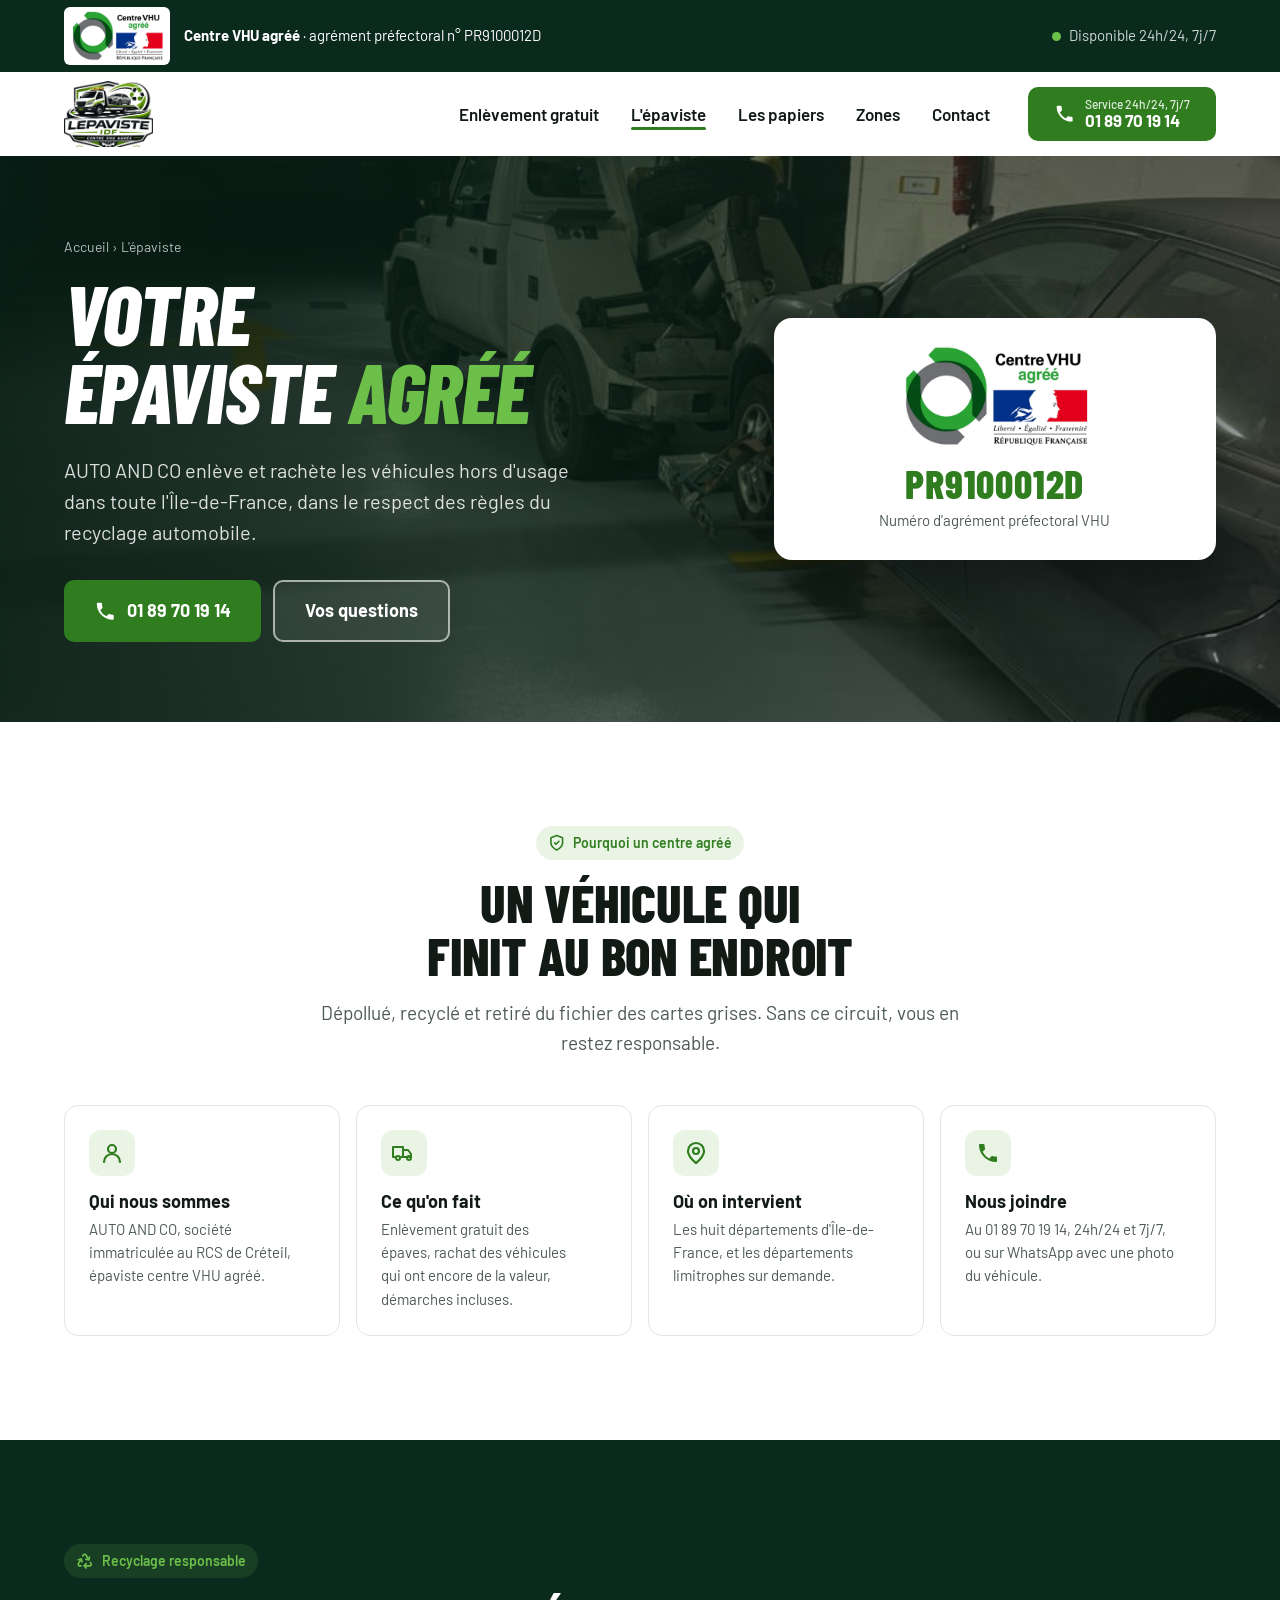
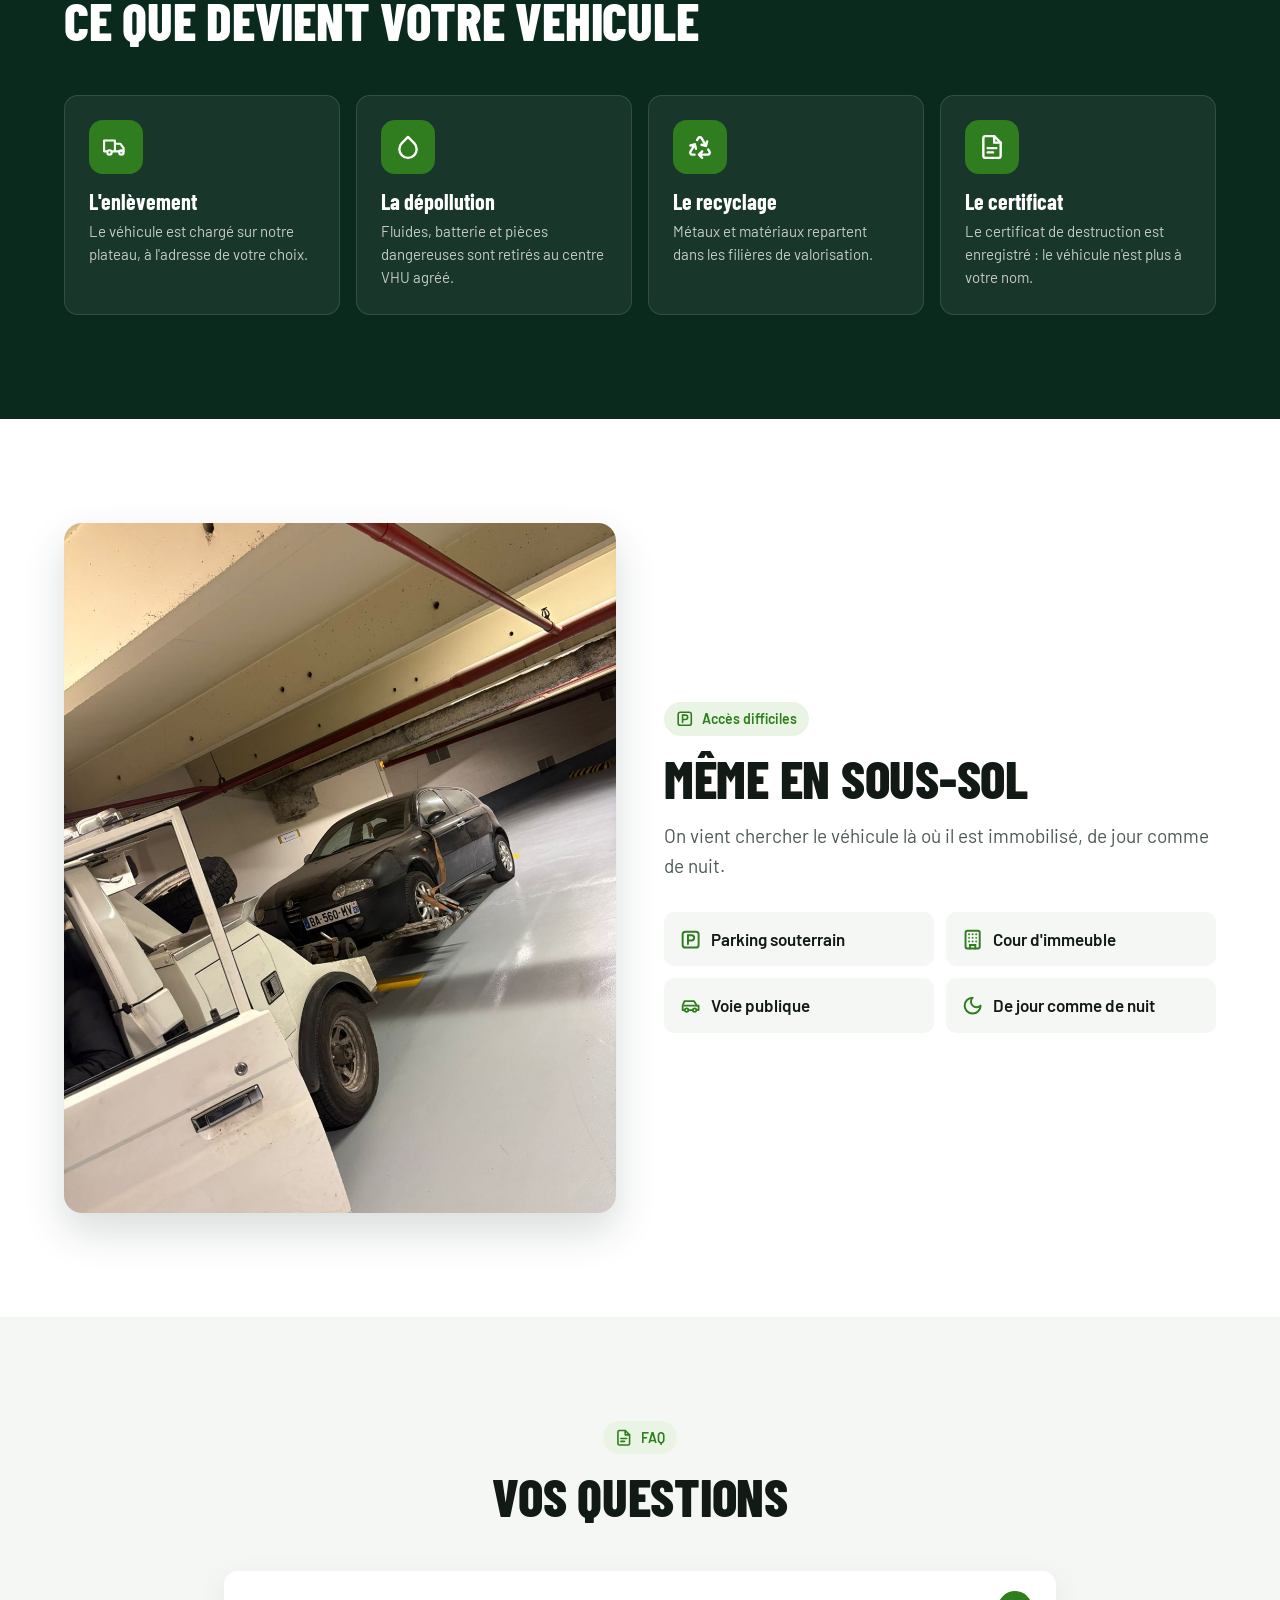
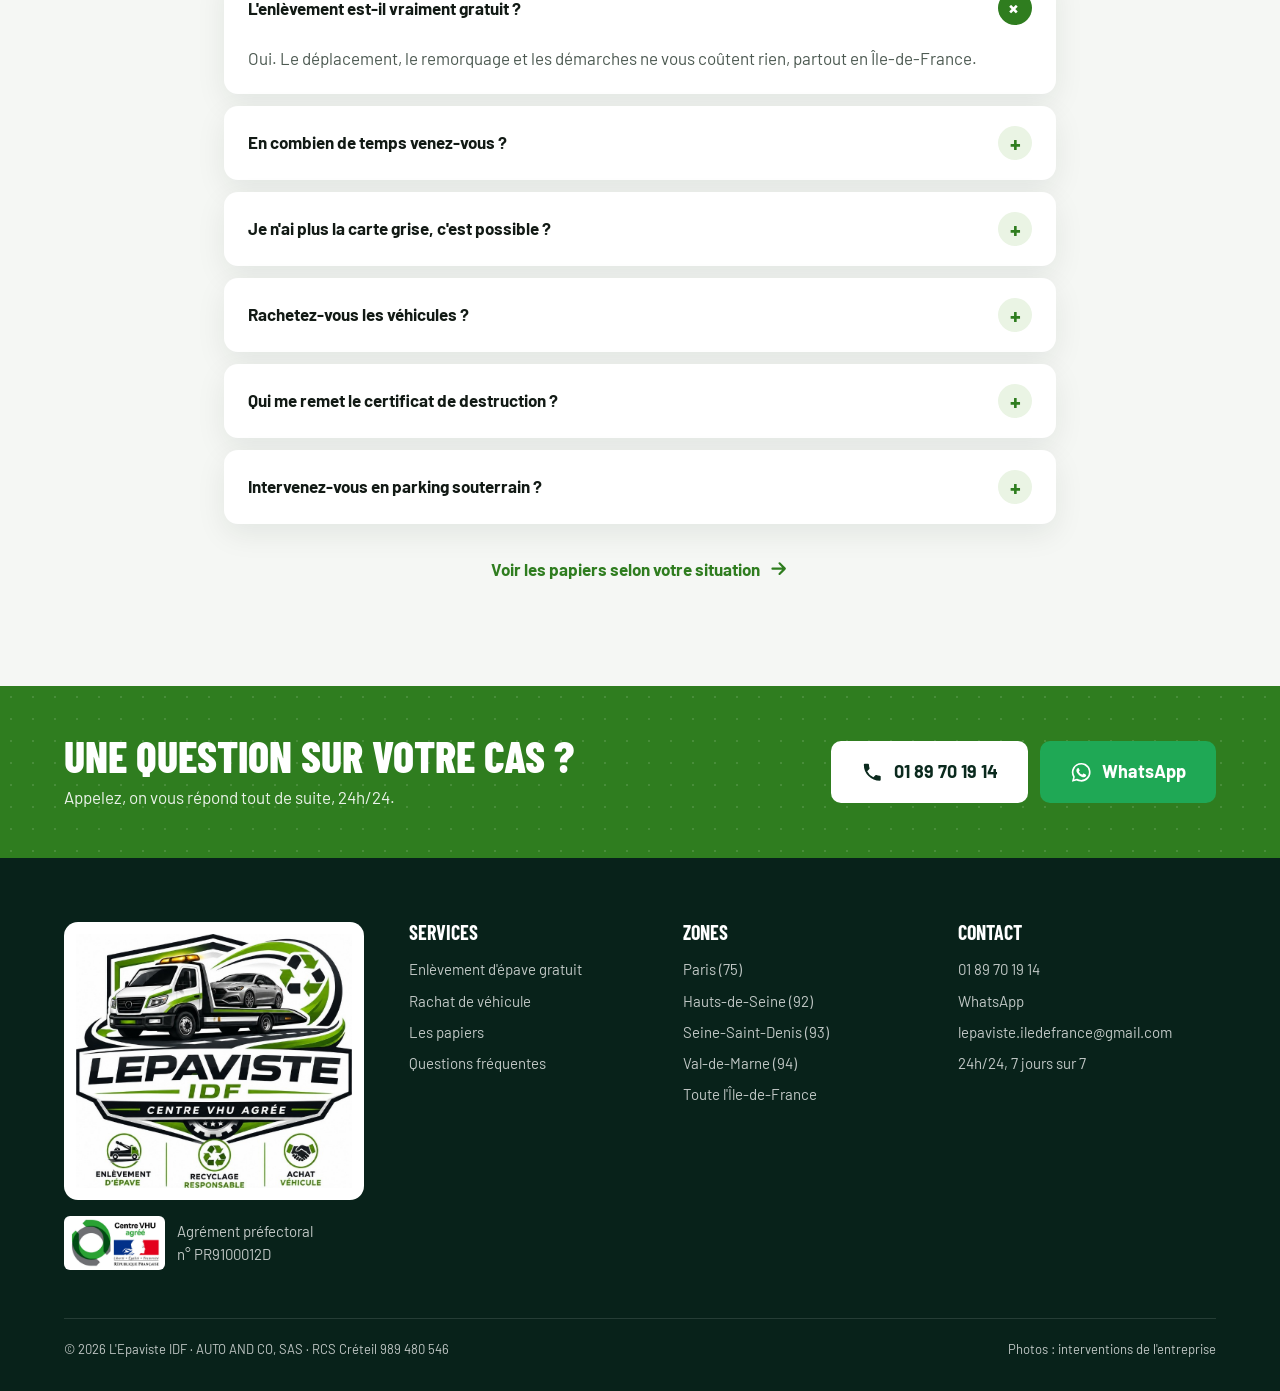
==== commit 173491f1: "Force le rechargement des CSS/JS (cache navigateur) Co-Authored-By: Claude Opus 5.5 <noreply@anthrop" ====
--- a/epaviste.html
+++ b/epaviste.html
@@ -14,7 +14,7 @@
   <link rel="preconnect" href="https://fonts.gstatic.com" crossorigin>
   <link href="https://fonts.googleapis.com/css2?family=Barlow+Condensed:ital,wght@0,700;0,800;1,800&family=Barlow:wght@400;500;600;700&display=swap" rel="stylesheet">
   <link rel="preload" as="image" href="images/parking-2.jpg">
-  <link rel="stylesheet" href="styles.css">
+  <link rel="stylesheet" href="styles.css?v=3">
   <!-- SUIVI ADS : coller ici le Google Tag (gtag.js / GTM) et le Meta Pixel.
        Les clics Appeler / WhatsApp / formulaires envoient déjà leurs événements (main.js). -->
 </head>
@@ -201,6 +201,6 @@
     <a href="https://wa.me/33745226753" target="_blank" rel="noopener" class="button is-whatsapp"><svg class="icon" aria-hidden="true"><use href="#i-wa"/></svg>WhatsApp</a>
   </div>
 
-  <script src="main.js" defer></script>
+  <script src="main.js?v=3" defer></script>
 </body>
 </html>
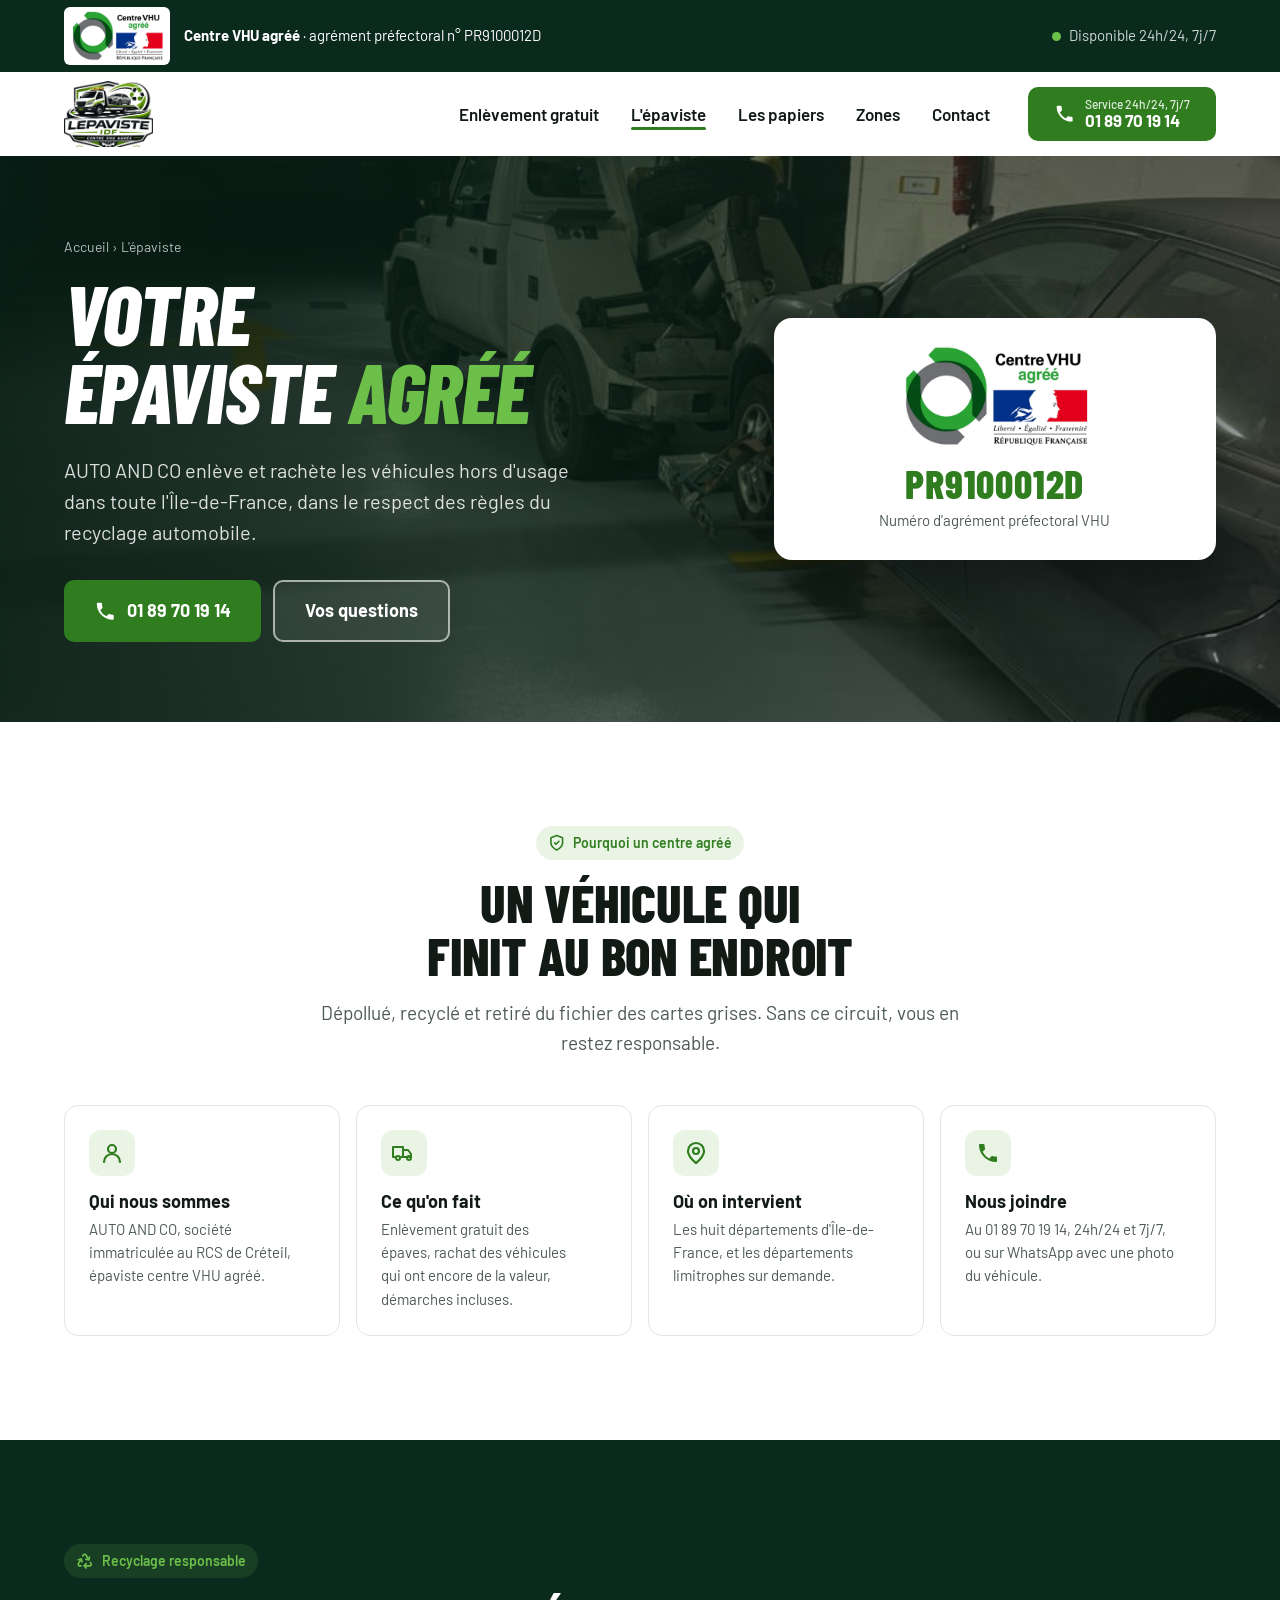
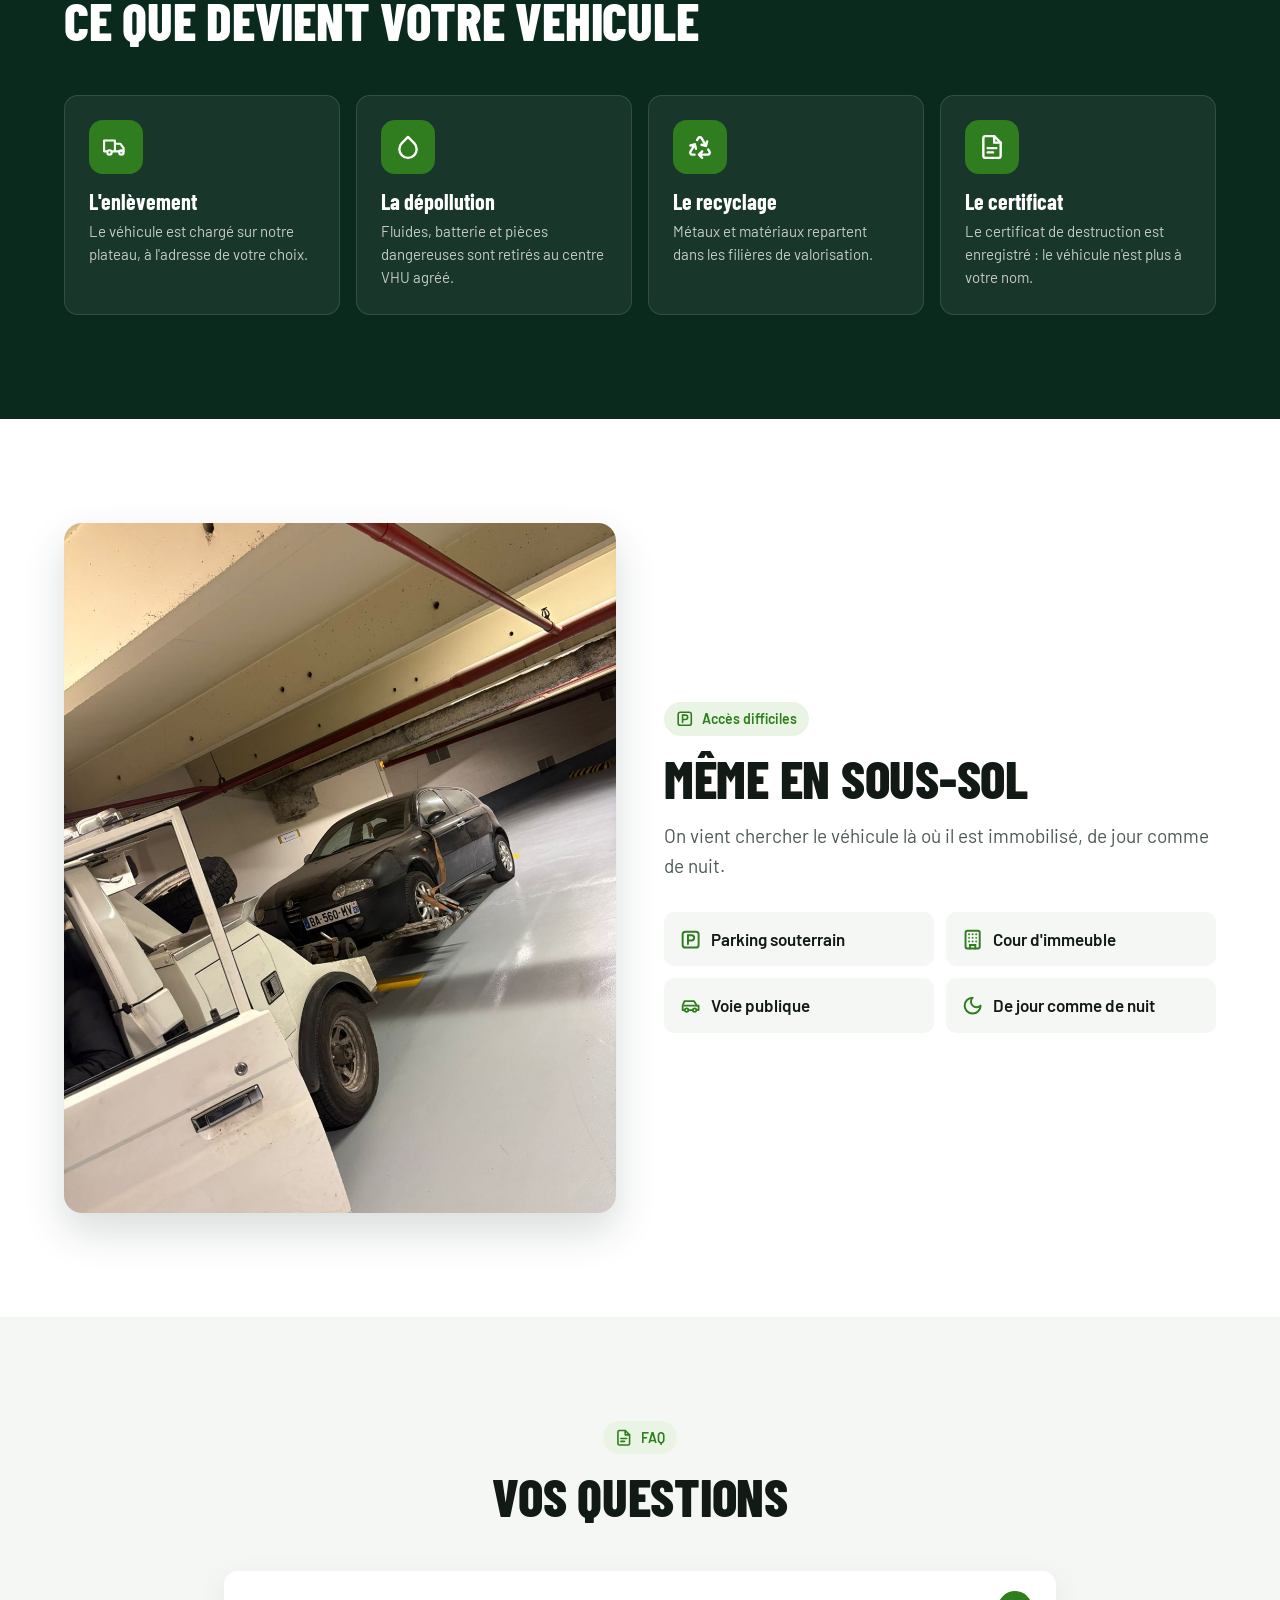
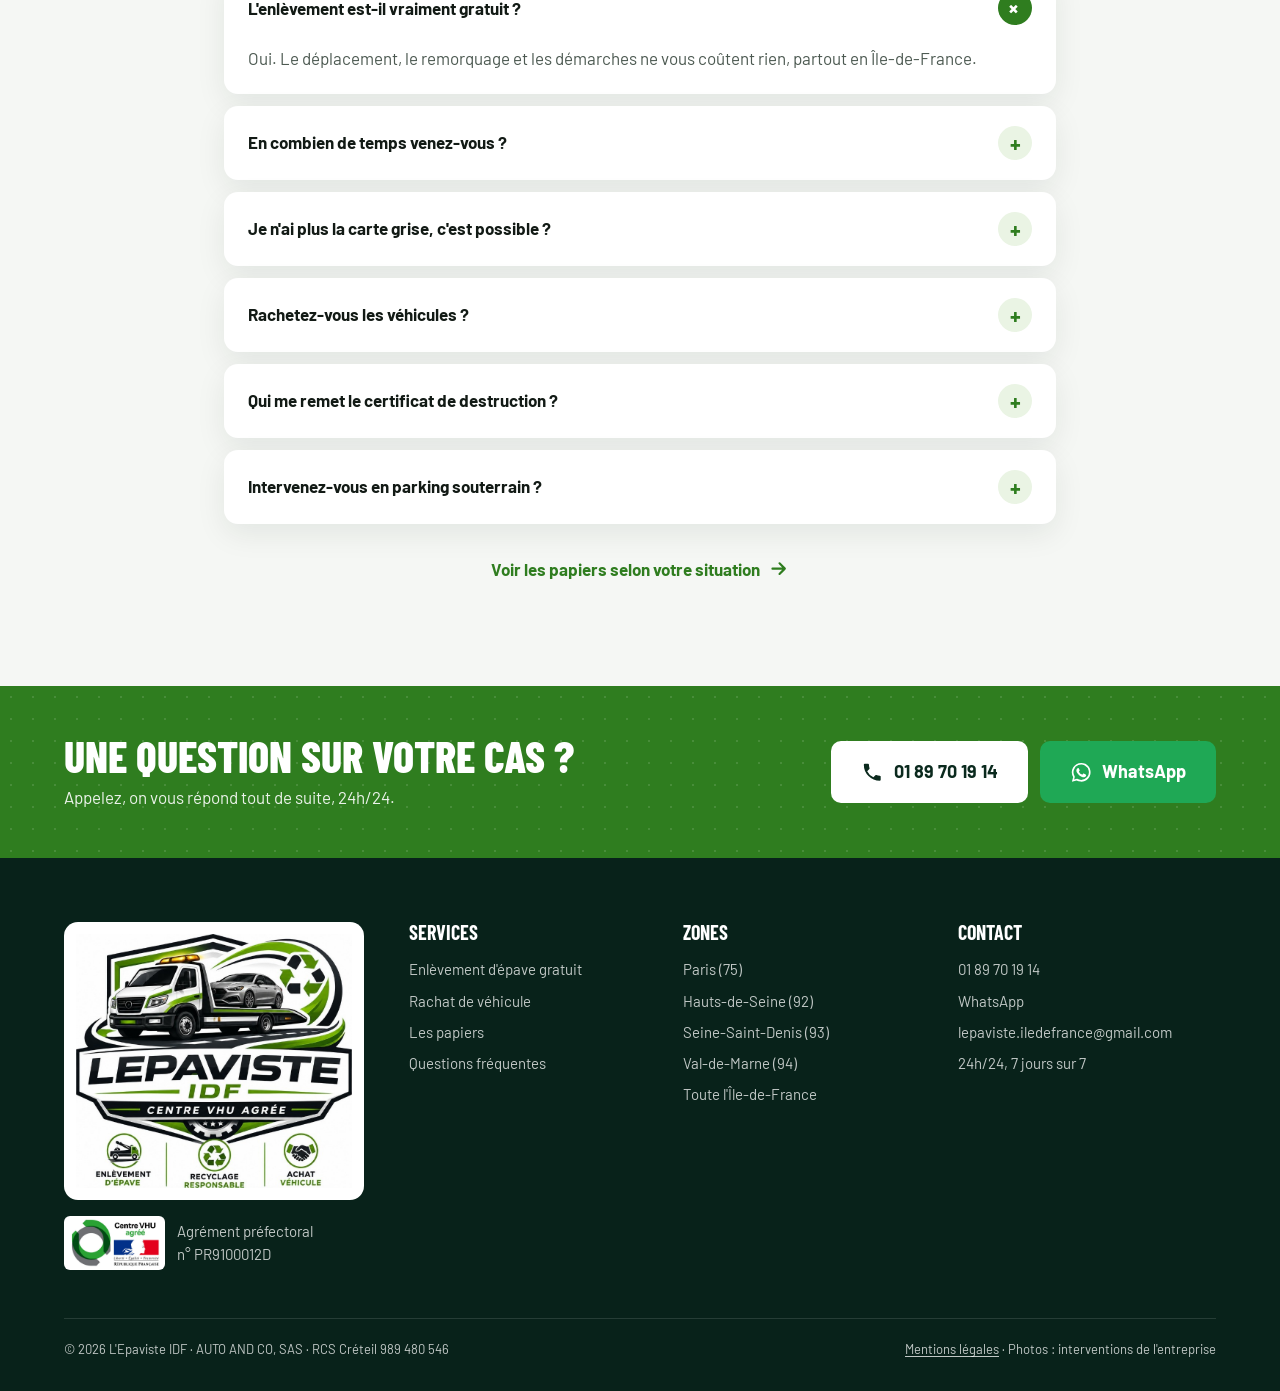
==== commit 793bab25: "Ajoute la page Mentions légales + lien en pied de page Co-Authored-By: Claude Opus 5.5 <noreply@anth" ====
--- a/epaviste.html
+++ b/epaviste.html
@@ -14,7 +14,7 @@
   <link rel="preconnect" href="https://fonts.gstatic.com" crossorigin>
   <link href="https://fonts.googleapis.com/css2?family=Barlow+Condensed:ital,wght@0,700;0,800;1,800&family=Barlow:wght@400;500;600;700&display=swap" rel="stylesheet">
   <link rel="preload" as="image" href="images/parking-2.jpg">
-  <link rel="stylesheet" href="styles.css?v=3">
+  <link rel="stylesheet" href="styles.css?v=4">
   <!-- SUIVI ADS : coller ici le Google Tag (gtag.js / GTM) et le Meta Pixel.
        Les clics Appeler / WhatsApp / formulaires envoient déjà leurs événements (main.js). -->
 </head>
@@ -191,7 +191,7 @@
       </div>
       <div class="footer_bottom">
         <span>© 2026 L'Epaviste IDF · AUTO AND CO, SAS · RCS Créteil 989 480 546</span>
-        <span>Photos : interventions de l'entreprise</span>
+        <span><a href="mentions-legales.html">Mentions légales</a> · Photos : interventions de l'entreprise</span>
       </div>
     </div></div>
   </footer>
@@ -201,6 +201,6 @@
     <a href="https://wa.me/33745226753" target="_blank" rel="noopener" class="button is-whatsapp"><svg class="icon" aria-hidden="true"><use href="#i-wa"/></svg>WhatsApp</a>
   </div>
 
-  <script src="main.js?v=3" defer></script>
+  <script src="main.js?v=4" defer></script>
 </body>
 </html>
--- a/styles.css
+++ b/styles.css
@@ -443,3 +443,13 @@
   .mobile-bar { display: grid; grid-template-columns: 1.3fr 1fr; gap: 8px; position: fixed; left: 0; right: 0; bottom: 0; z-index: 60; padding: 10px; background: #fff; box-shadow: 0 -8px 24px rgba(11, 42, 30, 0.12); }
   .mobile-bar .button { min-height: 52px; padding: 0 12px; }
 }
+
+/* ===== MENTIONS LÉGALES ===== */
+.page_hero.is-small .page_hero_inner { grid-template-columns: 1fr; padding: 4rem 0 3.5rem; }
+.legal_content { max-width: 48rem; }
+.legal_content h2 { font-family: var(--font-head); font-size: 1.5rem; font-weight: 800; text-transform: uppercase; margin: 2.5rem 0 0.75rem; }
+.legal_content h2:first-child { margin-top: 0; }
+.legal_content p { color: var(--color-ink-soft); margin-bottom: 0.75rem; }
+.legal_content a { color: var(--color-green); text-decoration: underline; text-underline-offset: 2px; }
+.footer_bottom a { text-decoration: underline; text-underline-offset: 2px; }
+.footer_bottom a:hover { color: #fff; }
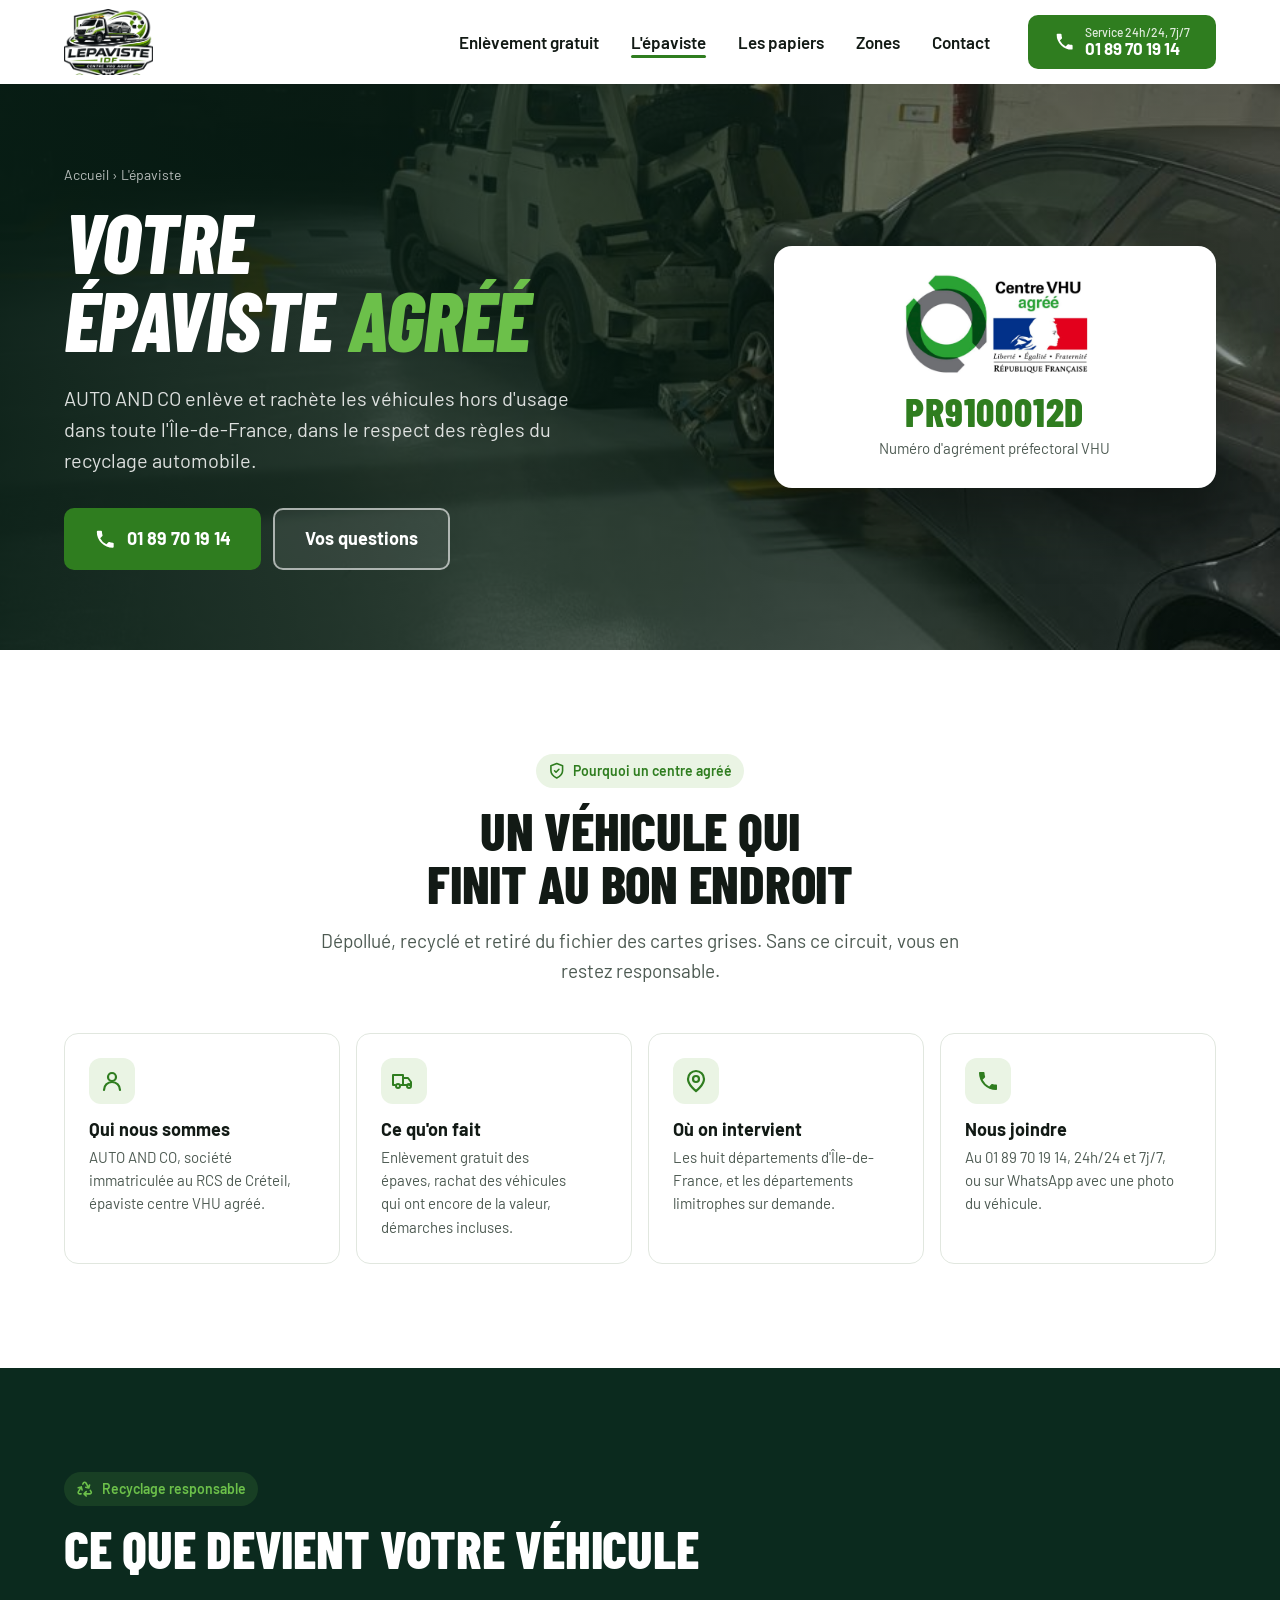
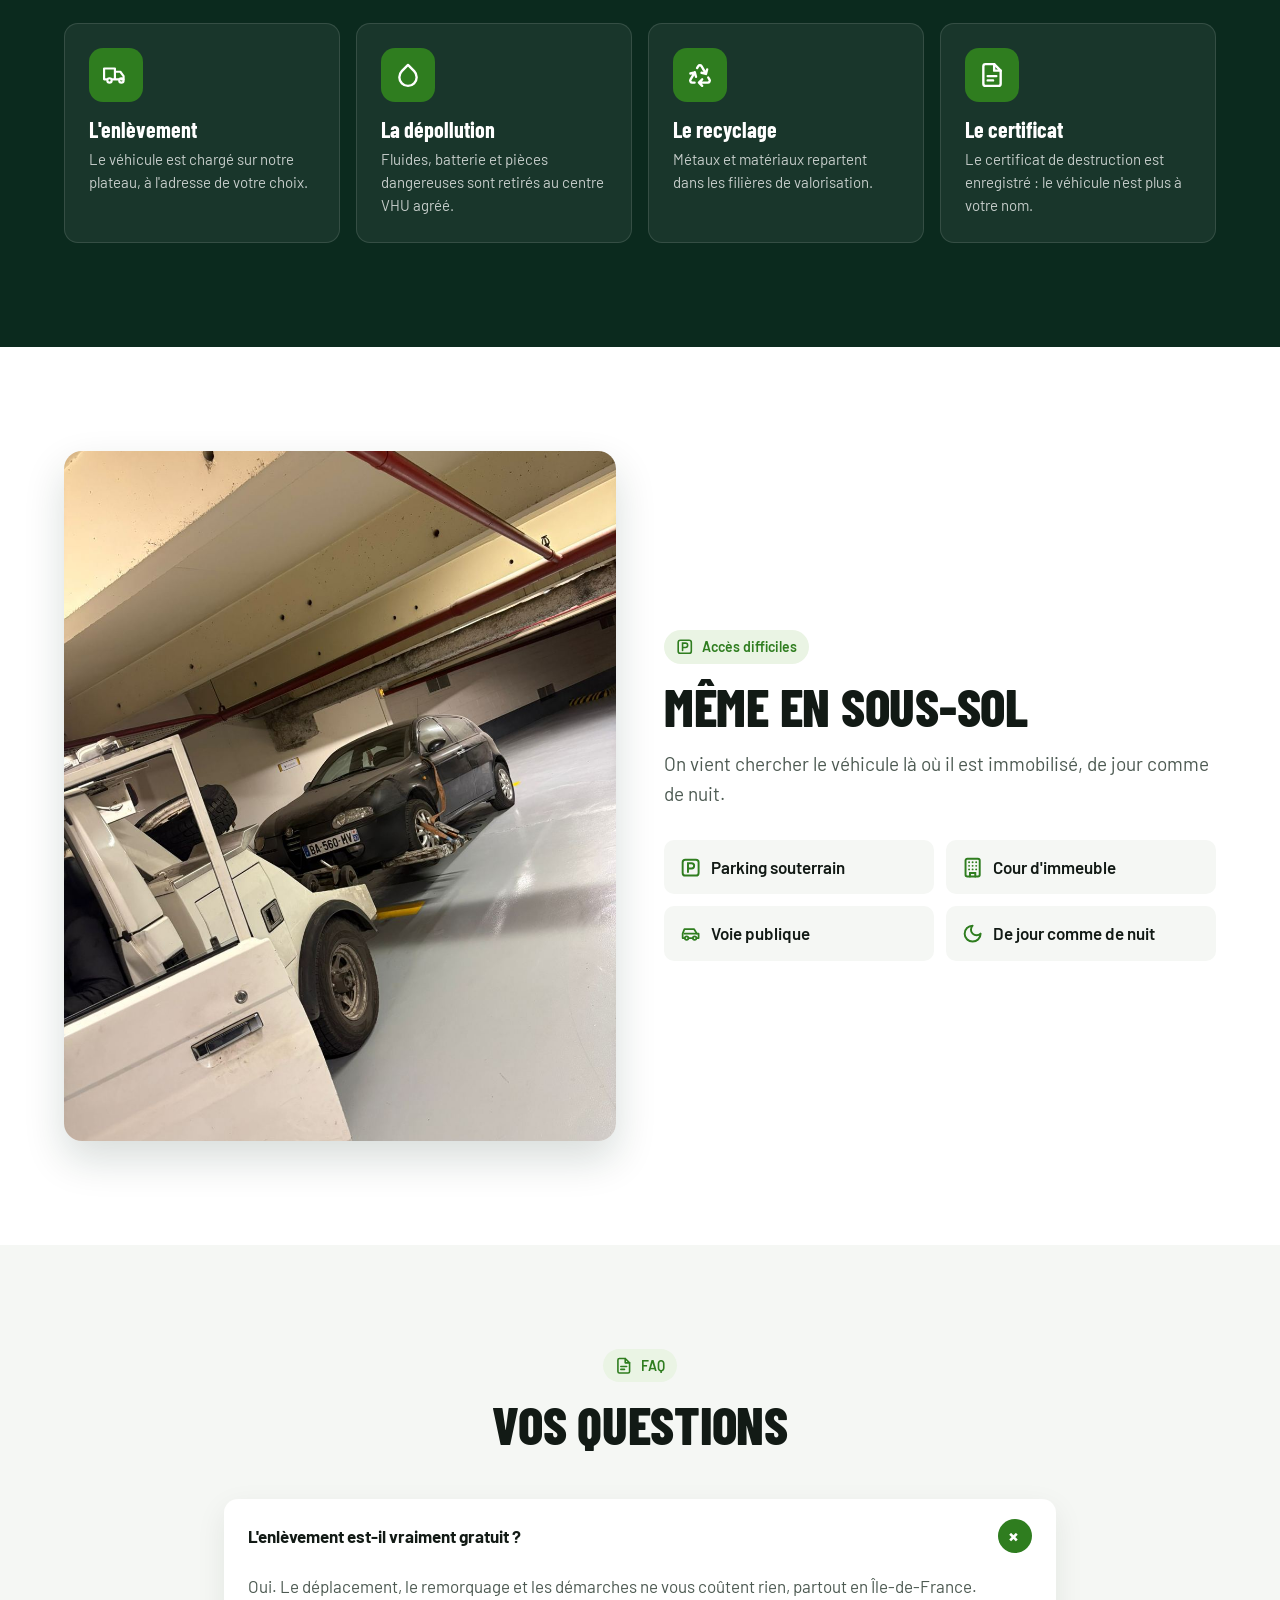
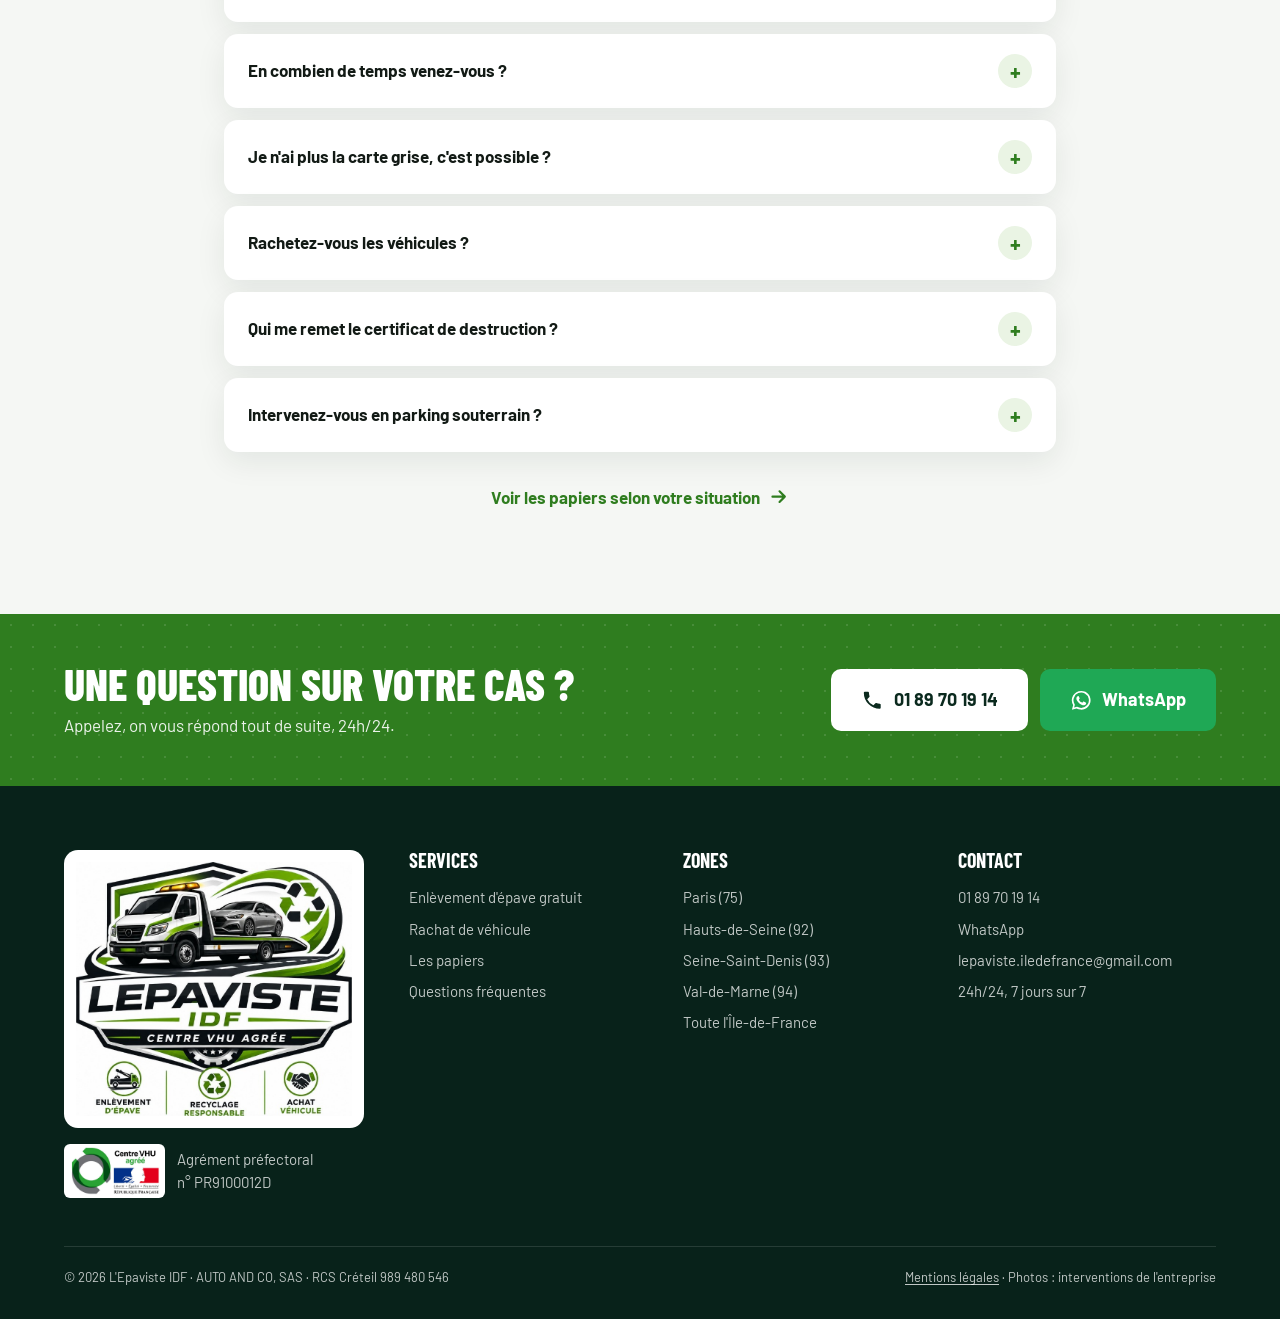
==== commit 9e2b7b35: "Agrément VHU déplacé dans le hero, bandeau du haut retiré, 1er écran mobile ajusté Co-Authored-By: C" ====
--- a/epaviste.html
+++ b/epaviste.html
@@ -14,7 +14,7 @@
   <link rel="preconnect" href="https://fonts.gstatic.com" crossorigin>
   <link href="https://fonts.googleapis.com/css2?family=Barlow+Condensed:ital,wght@0,700;0,800;1,800&family=Barlow:wght@400;500;600;700&display=swap" rel="stylesheet">
   <link rel="preload" as="image" href="images/parking-2.jpg">
-  <link rel="stylesheet" href="styles.css?v=4">
+  <link rel="stylesheet" href="styles.css?v=5">
   <!-- SUIVI ADS : coller ici le Google Tag (gtag.js / GTM) et le Meta Pixel.
        Les clics Appeler / WhatsApp / formulaires envoient déjà leurs événements (main.js). -->
 </head>
@@ -48,16 +48,6 @@
   <symbol id="i-arrow" viewBox="0 0 24 24" fill="none" stroke="currentColor" stroke-width="2.4" stroke-linecap="round" stroke-linejoin="round"><path d="M5 12h14M13 6l6 6-6 6"/></symbol>
 </svg>
 
-  <!-- ===== BANDEAU D'AGRÉMENT ===== -->
-  <div class="trustbar_component">
-    <div class="padding-global"><div class="container-large trustbar_inner">
-      <div class="trustbar_label">
-        <img src="images/centre-vhu-agree.png" alt="Logo officiel Centre VHU agréé" width="109" height="58">
-        <span><strong>Centre VHU agréé</strong><span class="hide-mobile"> · agrément préfectoral</span> n° PR9100012D</span>
-      </div>
-      <span class="trustbar_hours"><span class="trustbar_dot"></span>Disponible 24h/24, 7j/7</span>
-    </div></div>
-  </div>
 
   <!-- ===== BARRE COLLANTE ===== -->
   <header class="navbar_component">
@@ -201,6 +191,6 @@
     <a href="https://wa.me/33745226753" target="_blank" rel="noopener" class="button is-whatsapp"><svg class="icon" aria-hidden="true"><use href="#i-wa"/></svg>WhatsApp</a>
   </div>
 
-  <script src="main.js?v=4" defer></script>
+  <script src="main.js?v=5" defer></script>
 </body>
 </html>
--- a/styles.css
+++ b/styles.css
@@ -453,3 +453,30 @@
 .legal_content a { color: var(--color-green); text-decoration: underline; text-underline-offset: 2px; }
 .footer_bottom a { text-decoration: underline; text-underline-offset: 2px; }
 .footer_bottom a:hover { color: #fff; }
+
+/* ===== AGRÉMENT DANS LE HERO ===== */
+.hero_vhu { display: inline-flex; align-items: center; gap: 12px; margin-top: 2rem; font-size: 1rem; }
+.hero_vhu img { height: 52px; width: auto; background: #fff; padding: 4px 6px; border-radius: 6px; }
+.hero_vhu strong { font-weight: 700; }
+.hero_vhu + .hero_checks { margin-top: 1rem; }
+@media (max-width: 767px) {
+  /* le premier écran mobile = uniquement le bloc d'accroche (entre la barre du haut et la barre d'appel du bas) */
+  .section_hero .hero_inner { padding-top: 0; }
+  .section_hero .hero_animate { min-height: calc(100svh - 72px - 76px); display: flex; flex-direction: column; justify-content: center; padding: 1.25rem 0; }
+  .hero_vhu { margin-top: 1.25rem; font-size: 0.9375rem; }
+  .hero_vhu img { height: 44px; }
+  .hero_vhu + .hero_checks { margin-top: 0.75rem; gap: 6px 16px; }
+}
+@media (max-width: 767px) and (max-height: 720px) {
+  /* petits écrans (iPhone SE…) : on resserre pour que tout tienne */
+  .section_hero .heading-style-h1 { font-size: 2.5rem; }
+  .section_hero .hero_subtitle { margin: 0.75rem 0 1rem; font-size: 1rem; }
+  .section_hero .hero_buttons .button { min-height: 50px; }
+  .hero_rating { padding: 6px 12px; font-size: 0.875rem; }
+  .hero_vhu { margin-top: 1rem; }
+  .hero_vhu img { height: 38px; }
+}
+@media (max-width: 767px) and (max-height: 700px) {
+  .section_hero .hero_subtitle { display: none; }
+  .section_hero .hero_buttons { margin-top: 1.25rem; }
+}
